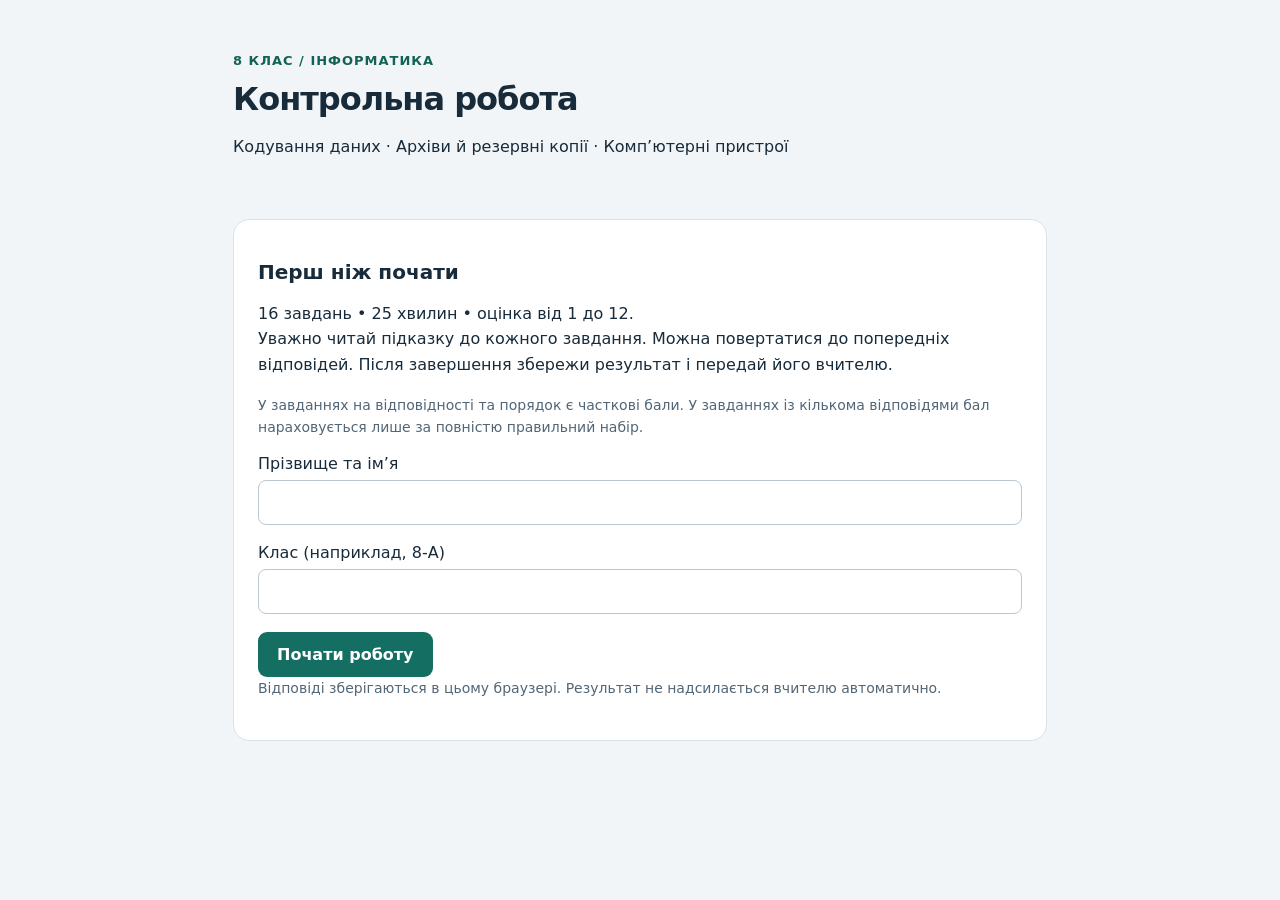
==== index.html @ 0050db15 "Add files via upload" ====
<!doctype html><html lang="uk"><meta charset="utf-8"><meta name="viewport" content="width=device-width, initial-scale=1"><title>Інформатика · Контрольна робота · 8 клас</title>
<style>
:root{font-family:system-ui,sans-serif;color:#182b3a;background:#f2f5f8}*{box-sizing:border-box}body{margin:0}main{max-width:850px;margin:auto;padding:28px 18px 70px}header{padding:25px 0}h1{font-size:32px;letter-spacing:-1px;margin:12px 0}h2{font-size:20px}p{line-height:1.6}.tag{color:#126356;font-weight:700;font-size:13px;letter-spacing:1px}.card,fieldset{background:white;border:1px solid #dbe3e9;border-radius:16px;padding:24px;margin:18px 0;min-width:0}fieldset legend{float:left;width:100%;font-weight:700;font-size:18px;margin-bottom:15px;line-height:1.5}fieldset legend+*{clear:both}.hint{color:#526676;font-size:14px;margin:0 0 16px}label.option{display:flex;align-items:center;gap:12px;padding:13px;background:#f5f7fa;border:1px solid transparent;border-radius:9px;margin:8px 0;cursor:pointer}label.option:has(input:checked){border-color:#128074;background:#eaf7f3}input,select,button{font:inherit}input[type=text],input[type=number],select{padding:12px;border:1px solid #b9c7d1;border-radius:8px;max-width:100%;background:white}input[type=text]{width:100%;margin:7px 0 18px}input[type=checkbox],input[type=radio]{width:20px;height:20px;accent-color:#147568;flex-shrink:0}button{border:0;border-radius:9px;padding:13px 19px;background:#146f62;color:white;font-weight:650;cursor:pointer}button:hover{filter:brightness(.94)}button:disabled{opacity:.4;cursor:default}.secondary{background:#e6edf2;color:#243d4d}.bar{position:sticky;top:0;z-index:5;background:#182e3e;color:white;padding:15px 20px;border-radius:12px;display:flex;justify-content:space-between;align-items:center;gap:12px}.row{display:flex;align-items:center;gap:12px;margin:12px 0;flex-wrap:wrap}.row>span{flex:1;min-width:170px}.row select{flex:1;min-width:160px}.order{list-style:none;padding:0}.order li{display:flex;align-items:center;gap:8px;background:#f4f7f9;border-radius:9px;margin:8px 0;padding:10px}.order span{flex:1}.order button{padding:8px 13px}.score{font-size:60px;font-weight:800;color:#146f62}pre{white-space:pre-wrap;font:inherit;line-height:1.65}.hidden{display:none!important}progress{width:100%;height:8px;accent-color:#146f62}.warn{color:#b84025}button:focus-visible,input:focus-visible,select:focus-visible{outline:3px solid #eea832;outline-offset:3px}@media(max-width:550px){h1{font-size:26px}.card,fieldset{padding:18px}.bar{font-size:14px}.order button{padding:9px}.row>span{width:100%;flex-basis:100%}}@media print{button,.bar{display:none}body{background:white}.card{border:0}}
</style><main><header><div class="tag">8 КЛАС / ІНФОРМАТИКА</div><h1>Контрольна робота</h1><p>Кодування даних · Архіви й резервні копії · Комп’ютерні пристрої</p></header>
<section id="intro" class="card"><h2>Перш ніж почати</h2><p>16 завдань • 25 хвилин • оцінка від 1 до 12.<br>Уважно читай підказку до кожного завдання. Можна повертатися до попередніх відповідей. Після завершення збережи результат і передай його вчителю.</p><p class="hint">У завданнях на відповідності та порядок є часткові бали. У завданнях із кількома відповідями бал нараховується лише за повністю правильний набір.</p><form id="startForm"><label for="student">Прізвище та ім’я</label><input id="student" type="text" required maxlength="100" autocomplete="name"><label for="className">Клас (наприклад, 8-А)</label><input id="className" type="text" required maxlength="30"><button>Почати роботу</button></form><p class="hint">Відповіді зберігаються в цьому браузері. Результат не надсилається вчителю автоматично.</p></section>
<section id="work" class="hidden"><div class="bar"><span id="progressText"></span><strong id="timer" role="timer"></strong></div><progress id="progress" max="16" value="0"></progress><form id="quiz"></form><button id="finish">Завершити роботу</button><p id="error" role="alert" class="warn"></p></section>
<section id="result" class="card hidden"><div class="tag">РОБОТУ ЗАВЕРШЕНО</div><h2 id="resultName"></h2><div class="score" id="grade"></div><pre id="summary"></pre><div class="row"><button id="download">Завантажити результат (.txt)</button><button class="secondary" onclick="window.print()">Друк / PDF</button></div><p>Прикріпи файл результату до завдання в Classroom або покажи цю сторінку вчителю.</p><p class="hint">На спільному комп’ютері передай пристрій наступному учневі лише після збереження результату.</p><button id="reset" class="secondary">Наступний учень</button></section></main>
<script>
const QUESTIONS=[
{type:'single',q:'Що відбувається під час кодування повідомлення?',options:['Повідомлення обов’язково видаляють','Змінюють спосіб подання, зберігаючи зміст','Завжди змінюють зміст повідомлення','Вимикають комп’ютер'],answer:[1]},
{type:'single',q:'Для чого потрібна таблиця кодів символів?',options:['Щоб змінювати гучність','Щоб визначати розмір монітора','Щоб установити відповідність між символами та їхніми кодами','Щоб створювати резервні копії'],answer:[2]},
{type:'match',q:'Установи відповідності для графічних даних.',left:['Піксель','RGB','Векторне зображення'],options:['Червоний, зелений, синій','Зображення з геометричних об’єктів','Найменший елемент растрового зображення'],answer:[2,0,1]},
{type:'multi',q:'Які цифри використовує двійкова система числення?',options:['0','2','1','9'],answer:[0,2]},
{type:'number',q:'Скільки бітів містять 3 байти?',answer:24,unit:'бітів'},
{type:'number',q:'Текст містить 20 символів. Кожен символ закодовано 1 байтом. Скільки байтів займає текст без додаткових даних?',answer:20,unit:'байтів'},
{type:'multi',q:'Вибери розширення архівних файлів.',options:['.zip','.txt','.7z','.png'],answer:[0,2]},
{type:'single',q:'Що означає стиснення без втрат?',options:['Частина даних зникає назавжди','Після відновлення отримуємо всі початкові дані','Файл обов’язково стає зображенням','Файл можна відкрити лише один раз'],answer:[1]},
{type:'order',q:'Розташуй дії створення архіву в 7-Zip у правильному порядку. Програма вже відкрита в потрібній папці.',items:['Виділити потрібні файли','Натиснути «Додати»','Задати ім’я та формат архіву','Натиснути «ОК»'],answer:[0,1,2,3]},
{type:'multi',q:'Які дії допомагають зберегти дані при поломці основного диска?',options:['Мати резервну копію на іншому носії','Зберігати єдину копію на тому самому диску','Регулярно оновлювати резервні копії','Видалити всі копії'],answer:[0,2]},
{type:'order',q:'Упорядкуй одиниці обсягу даних від найменшої до найбільшої.',items:['Біт','Байт','Кілобайт','Мегабайт'],answer:[0,1,2,3]},
{type:'match',q:'Поєднай пристрій із його основним призначенням.',left:['Клавіатура','Монітор','SSD'],options:['Довготривале зберігання даних','Введення тексту','Виведення зображення'],answer:[1,2,0]},
{type:'multi',q:'Вибери пристрої введення даних.',options:['Сканер','Принтер','Мікрофон','Колонки'],answer:[0,2]},
{type:'multi',q:'Вибери пристрої виведення даних.',options:['Клавіатура','Принтер','Навушники','Миша'],answer:[1,2]},
{type:'single',q:'Який пристрій зручно використати для перенесення файлів між комп’ютерами без інтернету?',options:['Мікрофон','Вебкамера','USB-флешнакопичувач','Монітор'],answer:[2]},
{type:'match',q:'Поєднай вид комп’ютера з відповідним описом.',left:['Ноутбук','Планшет','Суперкомп’ютер'],options:['Виконує надскладні наукові обчислення','Портативний комп’ютер із вбудованою клавіатурою та екраном','Портативний комп’ютер із сенсорним екраном, зазвичай без вбудованої фізичної клавіатури'],answer:[1,2,0]}
];
const KEY='informatics-8-test-v1';let state=null,tick=null;const $=id=>document.getElementById(id);const hints={single:'Вибери одну відповідь.',multi:'Вибери дві правильні відповіді.',match:'Обери відповідність для кожного рядка.',order:'Кнопками ↑ і ↓ установи порядок зверху вниз.',number:'Впиши лише ціле число.'};
function save(){try{localStorage.setItem(KEY,JSON.stringify(state))}catch(e){$('error').textContent='Браузер не дозволяє зберегти відповіді. Не перезавантажуй сторінку.'}}
function shuffle(a){for(let i=a.length-1;i>0;i--){let j=Math.floor(Math.random()*(i+1));[a[i],a[j]]=[a[j],a[i]]}return a}
function esc(s){return String(s).replace(/[&<>"']/g,c=>({'&':'&amp;','<':'&lt;','>':'&gt;','"':'&quot;',"'":'&#39;'}[c]))}
function answered(q,a,i){return q.type==='order'?!!state.touched[i]:q.type==='match'?a.every(v=>v!==null):q.type==='number'?a!=='':a.length>0}
function update(){let n=QUESTIONS.filter((q,i)=>answered(q,state.answers[i],i)).length;$('progressText').textContent=`Виконано ${n} із 16`;$('progress').value=n}
function render(){ $('intro').classList.add('hidden');$('work').classList.remove('hidden');$('quiz').innerHTML='';QUESTIONS.forEach((q,i)=>{let f=document.createElement('fieldset');f.id='q'+i;f.innerHTML=`<legend>${i+1}. ${esc(q.q)}</legend><p class="hint">${hints[q.type]}</p>`;let a=state.answers[i];if(q.type==='single'||q.type==='multi'){state.options[i].forEach(j=>{let l=document.createElement('label');l.className='option';let inp=document.createElement('input');inp.type=q.type==='multi'?'checkbox':'radio';inp.name='q'+i;inp.checked=a.includes(j);inp.onchange=()=>{state.answers[i]=q.type==='single'?[j]:Array.from(f.querySelectorAll('input:checked')).map(e=>+e.value);save();update()};inp.value=j;l.append(inp,document.createTextNode(q.options[j]));f.append(l)})}else if(q.type==='number'){let inp=document.createElement('input');inp.type='number';inp.min=0;inp.step=1;inp.value=a;inp.setAttribute('aria-label','Відповідь на завдання '+(i+1));inp.oninput=()=>{state.answers[i]=inp.value;save();update()};f.append(inp,document.createTextNode(' '+q.unit))}else if(q.type==='match'){q.left.forEach((s,j)=>{let row=document.createElement('label');row.className='row';row.innerHTML=`<span>${esc(s)}</span>`;let sel=document.createElement('select');sel.innerHTML='<option value="">Обери…</option>'+state.options[i].map(k=>`<option value="${k}">${esc(q.options[k])}</option>`).join('');sel.value=a[j]===null?'':a[j];sel.onchange=()=>{state.answers[i][j]=sel.value===''?null:+sel.value;save();update()};row.append(sel);f.append(row)})}else{let ul=document.createElement('ol');ul.className='order';a.forEach((k,j)=>{let li=document.createElement('li');li.innerHTML=`<span>${j+1}. ${esc(q.items[k])}</span>`;[-1,1].forEach(d=>{let b=document.createElement('button');b.type='button';b.className='secondary';b.textContent=d<0?'↑':'↓';b.setAttribute('aria-label',(d<0?'Вгору: ':'Вниз: ')+q.items[k]);b.disabled=j+d<0||j+d>=a.length;b.onclick=()=>{[a[j],a[j+d]]=[a[j+d],a[j]];state.touched[i]=true;save();let y=scrollY;render();scrollTo(0,y);$('q'+i).querySelectorAll('.order li')[j+d].querySelectorAll('button')[d<0?0:1].focus({preventScroll:true})};li.append(b)});ul.append(li)});f.append(ul);let l=document.createElement('label');l.className='option';let c=document.createElement('input');c.type='checkbox';c.checked=!!state.touched[i];c.onchange=()=>{state.touched[i]=c.checked;save();update()};l.append(c,document.createTextNode('Порядок перевірено'));f.append(l)}$('quiz').append(f)});update();clock()}
function score(q,a){if(q.type==='number')return a!==''&&Number(a)===q.answer?1:0;if(q.type==='match'||q.type==='order')return a.filter((v,j)=>v===q.answer[j]).length/q.answer.length;return a.length===q.answer.length&&a.every(v=>q.answer.includes(v))?1:0}
function clock(){if(!state||state.done)return;let seconds=Math.max(0,Math.ceil((state.deadline-Date.now())/1000));$('timer').textContent=`${Math.floor(seconds/60)}:${String(seconds%60).padStart(2,'0')}`;if(seconds===0)finish(true)}
function finish(auto=false){if(state.done)return;state.done=true;state.ended=new Date().toISOString();state.auto=auto;save();clearInterval(tick);showResult()}
function report(){let points=QUESTIONS.map((q,i)=>score(q,state.answers[i]));let sum=points.reduce((a,b)=>a+b,0),grade=Math.max(1,Math.round(sum/16*12));let details=QUESTIONS.map((q,i)=>{let a=state.answers[i],txt=q.type==='number'?(a||'—'):q.type==='match'?q.left.map((s,j)=>s+': '+(a[j]===null?'—':q.options[a[j]])).join('; '):q.type==='order'?a.map(k=>q.items[k]).join(' → '):a.map(k=>q.options[k]).join('; ')||'—';return `${i+1}. ${q.q}\nВідповідь: ${txt}\nБал: ${points[i].toFixed(2)} / 1`}).join('\n\n');return {grade,text:`Контрольна робота з інформатики • 8 клас\nУчень: ${state.name}\nКлас: ${state.className}\nЗавершено: ${new Date(state.ended).toLocaleString('uk-UA')}\nБалів: ${sum.toFixed(2)} / 16\nОцінка: ${grade} / 12\n${state.auto?'Час вичерпано. Роботу завершено автоматично.':'Роботу завершив учень.'}\n\n${details}`}}
function showResult(){ $('intro').classList.add('hidden');$('work').classList.add('hidden');$('result').classList.remove('hidden');let r=report();$('resultName').textContent=state.name+' · '+state.className;$('grade').textContent=r.grade+' / 12';$('summary').textContent=r.text.split('\n\n')[0]}
$('startForm').onsubmit=e=>{e.preventDefault();let name=$('student').value.trim(),cl=$('className').value.trim();if(!name||!cl)return;state={name,className:cl,deadline:Date.now()+25*60*1000,done:false,touched:{},options:QUESTIONS.map(q=>q.options?shuffle(q.options.map((_,i)=>i)):[]),answers:QUESTIONS.map(q=>q.type==='number'?'':q.type==='match'?q.left.map(()=>null):q.type==='order'?shuffle(q.items.map((_,i)=>i)):[])};save();render();tick=setInterval(clock,1000)};
$('finish').onclick=()=>{let n=QUESTIONS.filter((q,i)=>!answered(q,state.answers[i],i)).length;if(confirm(n?`Не виконано завдань: ${n}. Усе одно завершити?`:'Завершити роботу й отримати оцінку?')){finish();scrollTo(0,0)}};
$('download').onclick=()=>{let blob=new Blob(['\ufeff'+report().text],{type:'text/plain;charset=utf-8'}),u=URL.createObjectURL(blob),a=document.createElement('a');a.href=u;a.download='informatyka-result.txt';a.click();setTimeout(()=>URL.revokeObjectURL(u),1000)};
$('reset').onclick=()=>{if(confirm('Результат збережено? Очистити цю спробу для наступного учня?')){try{localStorage.removeItem(KEY)}catch(e){}location.reload()}};
try{state=JSON.parse(localStorage.getItem(KEY));if(state){if(state.done)showResult();else{render();tick=setInterval(clock,1000)}}}catch(e){state=null}
</script></html>
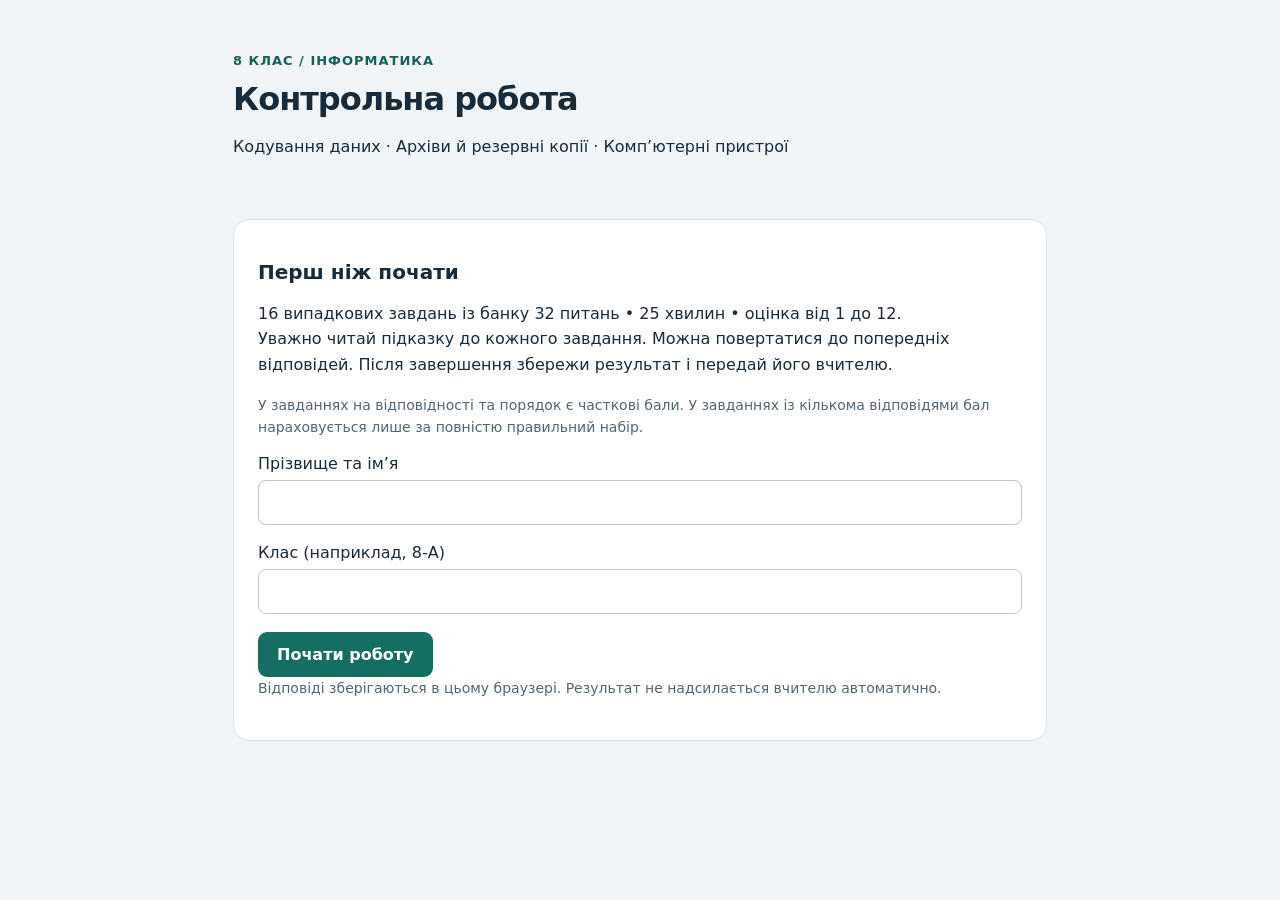
==== commit d24437e9: "Add files via upload" ====
--- a/index.html
+++ b/index.html
@@ -2,11 +2,11 @@
 <style>
 :root{font-family:system-ui,sans-serif;color:#182b3a;background:#f2f5f8}*{box-sizing:border-box}body{margin:0}main{max-width:850px;margin:auto;padding:28px 18px 70px}header{padding:25px 0}h1{font-size:32px;letter-spacing:-1px;margin:12px 0}h2{font-size:20px}p{line-height:1.6}.tag{color:#126356;font-weight:700;font-size:13px;letter-spacing:1px}.card,fieldset{background:white;border:1px solid #dbe3e9;border-radius:16px;padding:24px;margin:18px 0;min-width:0}fieldset legend{float:left;width:100%;font-weight:700;font-size:18px;margin-bottom:15px;line-height:1.5}fieldset legend+*{clear:both}.hint{color:#526676;font-size:14px;margin:0 0 16px}label.option{display:flex;align-items:center;gap:12px;padding:13px;background:#f5f7fa;border:1px solid transparent;border-radius:9px;margin:8px 0;cursor:pointer}label.option:has(input:checked){border-color:#128074;background:#eaf7f3}input,select,button{font:inherit}input[type=text],input[type=number],select{padding:12px;border:1px solid #b9c7d1;border-radius:8px;max-width:100%;background:white}input[type=text]{width:100%;margin:7px 0 18px}input[type=checkbox],input[type=radio]{width:20px;height:20px;accent-color:#147568;flex-shrink:0}button{border:0;border-radius:9px;padding:13px 19px;background:#146f62;color:white;font-weight:650;cursor:pointer}button:hover{filter:brightness(.94)}button:disabled{opacity:.4;cursor:default}.secondary{background:#e6edf2;color:#243d4d}.bar{position:sticky;top:0;z-index:5;background:#182e3e;color:white;padding:15px 20px;border-radius:12px;display:flex;justify-content:space-between;align-items:center;gap:12px}.row{display:flex;align-items:center;gap:12px;margin:12px 0;flex-wrap:wrap}.row>span{flex:1;min-width:170px}.row select{flex:1;min-width:160px}.order{list-style:none;padding:0}.order li{display:flex;align-items:center;gap:8px;background:#f4f7f9;border-radius:9px;margin:8px 0;padding:10px}.order span{flex:1}.order button{padding:8px 13px}.score{font-size:60px;font-weight:800;color:#146f62}pre{white-space:pre-wrap;font:inherit;line-height:1.65}.hidden{display:none!important}progress{width:100%;height:8px;accent-color:#146f62}.warn{color:#b84025}button:focus-visible,input:focus-visible,select:focus-visible{outline:3px solid #eea832;outline-offset:3px}@media(max-width:550px){h1{font-size:26px}.card,fieldset{padding:18px}.bar{font-size:14px}.order button{padding:9px}.row>span{width:100%;flex-basis:100%}}@media print{button,.bar{display:none}body{background:white}.card{border:0}}
 </style><main><header><div class="tag">8 КЛАС / ІНФОРМАТИКА</div><h1>Контрольна робота</h1><p>Кодування даних · Архіви й резервні копії · Комп’ютерні пристрої</p></header>
-<section id="intro" class="card"><h2>Перш ніж почати</h2><p>16 завдань • 25 хвилин • оцінка від 1 до 12.<br>Уважно читай підказку до кожного завдання. Можна повертатися до попередніх відповідей. Після завершення збережи результат і передай його вчителю.</p><p class="hint">У завданнях на відповідності та порядок є часткові бали. У завданнях із кількома відповідями бал нараховується лише за повністю правильний набір.</p><form id="startForm"><label for="student">Прізвище та ім’я</label><input id="student" type="text" required maxlength="100" autocomplete="name"><label for="className">Клас (наприклад, 8-А)</label><input id="className" type="text" required maxlength="30"><button>Почати роботу</button></form><p class="hint">Відповіді зберігаються в цьому браузері. Результат не надсилається вчителю автоматично.</p></section>
+<section id="intro" class="card"><h2>Перш ніж почати</h2><p>16 випадкових завдань із банку 32 питань • 25 хвилин • оцінка від 1 до 12.<br>Уважно читай підказку до кожного завдання. Можна повертатися до попередніх відповідей. Після завершення збережи результат і передай його вчителю.</p><p class="hint">У завданнях на відповідності та порядок є часткові бали. У завданнях із кількома відповідями бал нараховується лише за повністю правильний набір.</p><form id="startForm"><label for="student">Прізвище та ім’я</label><input id="student" type="text" required maxlength="100" autocomplete="name"><label for="className">Клас (наприклад, 8-А)</label><input id="className" type="text" required maxlength="30"><button>Почати роботу</button></form><p class="hint">Відповіді зберігаються в цьому браузері. Результат не надсилається вчителю автоматично.</p></section>
 <section id="work" class="hidden"><div class="bar"><span id="progressText"></span><strong id="timer" role="timer"></strong></div><progress id="progress" max="16" value="0"></progress><form id="quiz"></form><button id="finish">Завершити роботу</button><p id="error" role="alert" class="warn"></p></section>
-<section id="result" class="card hidden"><div class="tag">РОБОТУ ЗАВЕРШЕНО</div><h2 id="resultName"></h2><div class="score" id="grade"></div><pre id="summary"></pre><div class="row"><button id="download">Завантажити результат (.txt)</button><button class="secondary" onclick="window.print()">Друк / PDF</button></div><p>Прикріпи файл результату до завдання в Classroom або покажи цю сторінку вчителю.</p><p class="hint">На спільному комп’ютері передай пристрій наступному учневі лише після збереження результату.</p><button id="reset" class="secondary">Наступний учень</button></section></main>
+<section id="result" class="card hidden"><div class="tag">РОБОТУ ЗАВЕРШЕНО</div><h2 id="resultName"></h2><div class="score" id="grade"></div><pre id="summary"></pre><div class="row"><button id="download">Завантажити результат (.txt)</button><button class="secondary" onclick="window.print()">Друк / PDF</button></div><p>Прикріпи файл результату до завдання в Classroom або покажи цю сторінку вчителю.</p><button id="reset" class="secondary">Нова спроба</button></section></main>
 <script>
-const QUESTIONS=[
+const BASE=[
 {type:'single',q:'Що відбувається під час кодування повідомлення?',options:['Повідомлення обов’язково видаляють','Змінюють спосіб подання, зберігаючи зміст','Завжди змінюють зміст повідомлення','Вимикають комп’ютер'],answer:[1]},
 {type:'single',q:'Для чого потрібна таблиця кодів символів?',options:['Щоб змінювати гучність','Щоб визначати розмір монітора','Щоб установити відповідність між символами та їхніми кодами','Щоб створювати резервні копії'],answer:[2]},
 {type:'match',q:'Установи відповідності для графічних даних.',left:['Піксель','RGB','Векторне зображення'],options:['Червоний, зелений, синій','Зображення з геометричних об’єктів','Найменший елемент растрового зображення'],answer:[2,0,1]},
@@ -24,7 +24,27 @@
 {type:'single',q:'Який пристрій зручно використати для перенесення файлів між комп’ютерами без інтернету?',options:['Мікрофон','Вебкамера','USB-флешнакопичувач','Монітор'],answer:[2]},
 {type:'match',q:'Поєднай вид комп’ютера з відповідним описом.',left:['Ноутбук','Планшет','Суперкомп’ютер'],options:['Виконує надскладні наукові обчислення','Портативний комп’ютер із вбудованою клавіатурою та екраном','Портативний комп’ютер із сенсорним екраном, зазвичай без вбудованої фізичної клавіатури'],answer:[1,2,0]}
 ];
-const KEY='informatics-8-test-v1';let state=null,tick=null;const $=id=>document.getElementById(id);const hints={single:'Вибери одну відповідь.',multi:'Вибери дві правильні відповіді.',match:'Обери відповідність для кожного рядка.',order:'Кнопками ↑ і ↓ установи порядок зверху вниз.',number:'Впиши лише ціле число.'};
+
+const ALTERNATIVES=[
+{type:'single',q:'Що таке декодування повідомлення?',options:['Створення архіву','Відновлення повідомлення з його закодованого подання','Видалення повідомлення','Друкування будь-якого тексту'],answer:[1]},
+{type:'single',q:'Що з наведеного є системою кодування символів?',options:['Unicode','Принтер','SSD','Мікрофон'],answer:[0]},
+{type:'match',q:'Поєднай поняття з описом.',left:['Растрове зображення','Колірна модель RGB','Векторна графіка'],options:['Використовує червоний, зелений та синій кольори','Складається із сітки пікселів','Описує зображення за допомогою геометричних об’єктів'],answer:[1,0,2]},
+{type:'multi',q:'Які записи складаються лише з двійкових цифр?',options:['1010','1201','0011','1020'],answer:[0,2]},
+{type:'number',q:'Скільки бітів містять 2 байти?',answer:16,unit:'бітів'},
+{type:'number',q:'Повідомлення має 30 символів, кожен закодовано 2 байтами. Скільки байтів займає повідомлення без додаткових даних?',answer:60,unit:'байтів'},
+{type:'multi',q:'Вибери назви програм-архіваторів.',options:['7-Zip','Paint','WinRAR','Блокнот'],answer:[0,2]},
+{type:'single',q:'Що означає розархівування?',options:['Видобування файлів з архіву','Зміна яскравості екрана','Видалення всіх файлів','Заміна монітора'],answer:[0]},
+{type:'order',q:'Упорядкуй дії для видобування файлів із ZIP-архіву засобами Windows.',items:['Знайти потрібний ZIP-архів','Натиснути на ньому правою кнопкою миші','Вибрати «Видобути все»','Указати папку призначення та підтвердити видобування'],answer:[0,1,2,3]},
+{type:'multi',q:'У яких ситуаціях може знадобитися резервна копія?',options:['Випадково видалили важливий файл','Зламався диск із документами','Змінили колір робочого столу','Зменшили гучність колонок'],answer:[0,1]},
+{type:'order',q:'Розташуй одиниці обсягу даних від найбільшої до найменшої.',items:['Гігабайт','Мегабайт','Кілобайт','Байт'],answer:[0,1,2,3]},
+{type:'match',q:'Поєднай пристрій із призначенням.',left:['Мікрофон','Принтер','USB-флешнакопичувач'],options:['Друкування на папері','Зберігання та перенесення файлів','Введення звуку'],answer:[2,0,1]},
+{type:'multi',q:'Які пристрої вводять дані в комп’ютер?',options:['Вебкамера','Колонки','Клавіатура','Принтер'],answer:[0,2]},
+{type:'multi',q:'За допомогою яких пристроїв комп’ютер виводить зображення?',options:['Монітор','Сканер','Проєктор','Мікрофон'],answer:[0,2]},
+{type:'single',q:'Який пристрій призначений для довготривалого зберігання даних?',options:['Миша','Клавіатура','SSD','Навушники'],answer:[2]},
+{type:'match',q:'Поєднай комп’ютер із типовим застосуванням.',left:['Стаціонарний ПК','Ноутбук','Суперкомп’ютер'],options:['Складні наукові розрахунки','Робота за постійним робочим місцем з окремим монітором','Навчання в дорозі завдяки вбудованому екрану, клавіатурі та акумулятору'],answer:[1,2,0]}
+];
+const BANK=BASE.concat(ALTERNATIVES);let QUESTIONS=BASE;
+const KEY='informatics-8-test-v2';let state=null,tick=null;const $=id=>document.getElementById(id);const hints={single:'Вибери одну відповідь.',multi:'Вибери дві правильні відповіді.',match:'Обери відповідність для кожного рядка.',order:'Кнопками ↑ і ↓ установи порядок зверху вниз.',number:'Впиши лише ціле число.'};
 function save(){try{localStorage.setItem(KEY,JSON.stringify(state))}catch(e){$('error').textContent='Браузер не дозволяє зберегти відповіді. Не перезавантажуй сторінку.'}}
 function shuffle(a){for(let i=a.length-1;i>0;i--){let j=Math.floor(Math.random()*(i+1));[a[i],a[j]]=[a[j],a[i]]}return a}
 function esc(s){return String(s).replace(/[&<>"']/g,c=>({'&':'&amp;','<':'&lt;','>':'&gt;','"':'&quot;',"'":'&#39;'}[c]))}
@@ -34,11 +54,11 @@
 function score(q,a){if(q.type==='number')return a!==''&&Number(a)===q.answer?1:0;if(q.type==='match'||q.type==='order')return a.filter((v,j)=>v===q.answer[j]).length/q.answer.length;return a.length===q.answer.length&&a.every(v=>q.answer.includes(v))?1:0}
 function clock(){if(!state||state.done)return;let seconds=Math.max(0,Math.ceil((state.deadline-Date.now())/1000));$('timer').textContent=`${Math.floor(seconds/60)}:${String(seconds%60).padStart(2,'0')}`;if(seconds===0)finish(true)}
 function finish(auto=false){if(state.done)return;state.done=true;state.ended=new Date().toISOString();state.auto=auto;save();clearInterval(tick);showResult()}
-function report(){let points=QUESTIONS.map((q,i)=>score(q,state.answers[i]));let sum=points.reduce((a,b)=>a+b,0),grade=Math.max(1,Math.round(sum/16*12));let details=QUESTIONS.map((q,i)=>{let a=state.answers[i],txt=q.type==='number'?(a||'—'):q.type==='match'?q.left.map((s,j)=>s+': '+(a[j]===null?'—':q.options[a[j]])).join('; '):q.type==='order'?a.map(k=>q.items[k]).join(' → '):a.map(k=>q.options[k]).join('; ')||'—';return `${i+1}. ${q.q}\nВідповідь: ${txt}\nБал: ${points[i].toFixed(2)} / 1`}).join('\n\n');return {grade,text:`Контрольна робота з інформатики • 8 клас\nУчень: ${state.name}\nКлас: ${state.className}\nЗавершено: ${new Date(state.ended).toLocaleString('uk-UA')}\nБалів: ${sum.toFixed(2)} / 16\nОцінка: ${grade} / 12\n${state.auto?'Час вичерпано. Роботу завершено автоматично.':'Роботу завершив учень.'}\n\n${details}`}}
+function report(){let points=QUESTIONS.map((q,i)=>(q.type==='order'&&!state.touched[i]?0:score(q,state.answers[i])));let sum=points.reduce((a,b)=>a+b,0),grade=Math.max(1,Math.round(sum/16*12));let details=QUESTIONS.map((q,i)=>{let a=state.answers[i],txt=q.type==='number'?(a||'—'):q.type==='match'?q.left.map((s,j)=>s+': '+(a[j]===null?'—':q.options[a[j]])).join('; '):q.type==='order'?a.map(k=>q.items[k]).join(' → '):a.map(k=>q.options[k]).join('; ')||'—';return `${i+1}. ${q.q}\nВідповідь: ${txt}\nБал: ${points[i].toFixed(2)} / 1`}).join('\n\n');return {grade,text:`Контрольна робота з інформатики • 8 клас\nУчень: ${state.name}\nКлас: ${state.className}\nВаріант: ${state.ids.map(i=>i+1).join('-')}\nЗавершено: ${new Date(state.ended).toLocaleString('uk-UA')}\nБалів: ${sum.toFixed(2)} / 16\nОцінка: ${grade} / 12\n${state.auto?'Час вичерпано. Роботу завершено автоматично.':'Роботу завершив учень.'}\n\n${details}`}}
 function showResult(){ $('intro').classList.add('hidden');$('work').classList.add('hidden');$('result').classList.remove('hidden');let r=report();$('resultName').textContent=state.name+' · '+state.className;$('grade').textContent=r.grade+' / 12';$('summary').textContent=r.text.split('\n\n')[0]}
-$('startForm').onsubmit=e=>{e.preventDefault();let name=$('student').value.trim(),cl=$('className').value.trim();if(!name||!cl)return;state={name,className:cl,deadline:Date.now()+25*60*1000,done:false,touched:{},options:QUESTIONS.map(q=>q.options?shuffle(q.options.map((_,i)=>i)):[]),answers:QUESTIONS.map(q=>q.type==='number'?'':q.type==='match'?q.left.map(()=>null):q.type==='order'?shuffle(q.items.map((_,i)=>i)):[])};save();render();tick=setInterval(clock,1000)};
+$('startForm').onsubmit=e=>{e.preventDefault();let name=$('student').value.trim(),cl=$('className').value.trim();if(!name||!cl)return;QUESTIONS=shuffle(BASE.map((_,i)=>BANK[i+(Math.random()<0.5?0:16)]));state={ids:QUESTIONS.map(q=>BANK.indexOf(q)),name,className:cl,deadline:Date.now()+25*60*1000,done:false,touched:{},options:QUESTIONS.map(q=>q.options?shuffle(q.options.map((_,i)=>i)):[]),answers:QUESTIONS.map(q=>q.type==='number'?'':q.type==='match'?q.left.map(()=>null):q.type==='order'?shuffle(q.items.map((_,i)=>i)):[])};save();render();tick=setInterval(clock,1000)};
 $('finish').onclick=()=>{let n=QUESTIONS.filter((q,i)=>!answered(q,state.answers[i],i)).length;if(confirm(n?`Не виконано завдань: ${n}. Усе одно завершити?`:'Завершити роботу й отримати оцінку?')){finish();scrollTo(0,0)}};
-$('download').onclick=()=>{let blob=new Blob(['\ufeff'+report().text],{type:'text/plain;charset=utf-8'}),u=URL.createObjectURL(blob),a=document.createElement('a');a.href=u;a.download='informatyka-result.txt';a.click();setTimeout(()=>URL.revokeObjectURL(u),1000)};
-$('reset').onclick=()=>{if(confirm('Результат збережено? Очистити цю спробу для наступного учня?')){try{localStorage.removeItem(KEY)}catch(e){}location.reload()}};
-try{state=JSON.parse(localStorage.getItem(KEY));if(state){if(state.done)showResult();else{render();tick=setInterval(clock,1000)}}}catch(e){state=null}
+$('download').onclick=()=>{let blob=new Blob(['\ufeff'+report().text],{type:'text/plain;charset=utf-8'}),u=URL.createObjectURL(blob),a=document.createElement('a');a.href=u;a.download='informatyka-'+state.name.replace(/[^\p{L}\p{N}_-]+/gu,'_')+'.txt';a.click();setTimeout(()=>URL.revokeObjectURL(u),1000)};
+$('reset').onclick=()=>{if(confirm('Результат збережено? Очистити поточну спробу та почати нову?')){try{localStorage.removeItem(KEY)}catch(e){}location.reload()}};
+try{state=JSON.parse(localStorage.getItem(KEY));if(state){QUESTIONS=state.ids.map(i=>BANK[i]);if(state.done)showResult();else{render();tick=setInterval(clock,1000)}}}catch(e){state=null}
 </script></html>
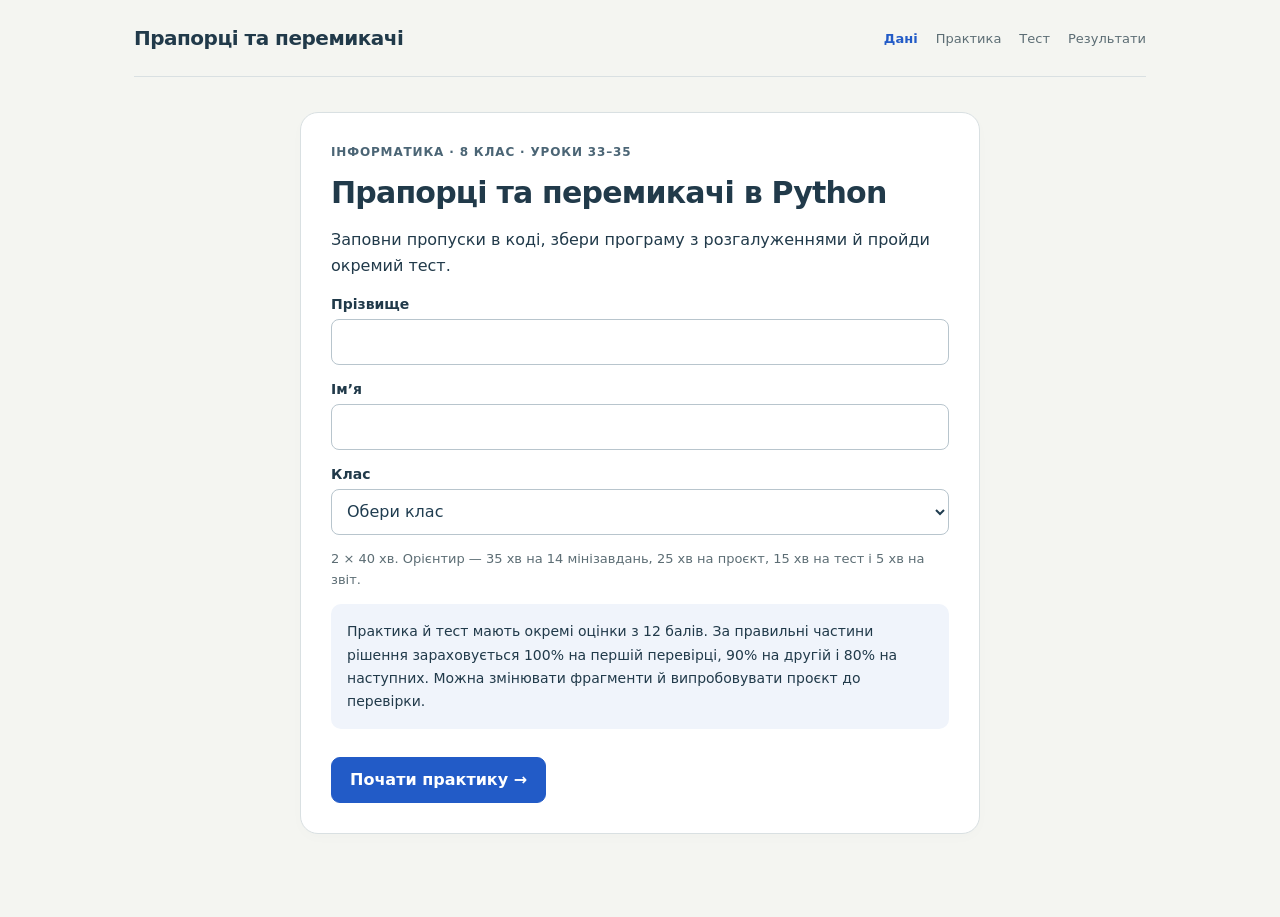
==== commit ff49c898: "Add files via upload" ====
--- a/index.html
+++ b/index.html
@@ -1,64 +1,731 @@
-<!doctype html><html lang="uk"><meta charset="utf-8"><meta name="viewport" content="width=device-width, initial-scale=1"><title>Інформатика · Контрольна робота · 8 клас</title>
+<!doctype html>
+<html lang="uk">
+<head>
+<meta charset="utf-8">
+<meta name="viewport" content="width=device-width, initial-scale=1">
+<meta name="theme-color" content="#f4f5f1">
+<title>Прапорці та перемикачі · Тренажер 8 класу</title>
 <style>
-:root{font-family:system-ui,sans-serif;color:#182b3a;background:#f2f5f8}*{box-sizing:border-box}body{margin:0}main{max-width:850px;margin:auto;padding:28px 18px 70px}header{padding:25px 0}h1{font-size:32px;letter-spacing:-1px;margin:12px 0}h2{font-size:20px}p{line-height:1.6}.tag{color:#126356;font-weight:700;font-size:13px;letter-spacing:1px}.card,fieldset{background:white;border:1px solid #dbe3e9;border-radius:16px;padding:24px;margin:18px 0;min-width:0}fieldset legend{float:left;width:100%;font-weight:700;font-size:18px;margin-bottom:15px;line-height:1.5}fieldset legend+*{clear:both}.hint{color:#526676;font-size:14px;margin:0 0 16px}label.option{display:flex;align-items:center;gap:12px;padding:13px;background:#f5f7fa;border:1px solid transparent;border-radius:9px;margin:8px 0;cursor:pointer}label.option:has(input:checked){border-color:#128074;background:#eaf7f3}input,select,button{font:inherit}input[type=text],input[type=number],select{padding:12px;border:1px solid #b9c7d1;border-radius:8px;max-width:100%;background:white}input[type=text]{width:100%;margin:7px 0 18px}input[type=checkbox],input[type=radio]{width:20px;height:20px;accent-color:#147568;flex-shrink:0}button{border:0;border-radius:9px;padding:13px 19px;background:#146f62;color:white;font-weight:650;cursor:pointer}button:hover{filter:brightness(.94)}button:disabled{opacity:.4;cursor:default}.secondary{background:#e6edf2;color:#243d4d}.bar{position:sticky;top:0;z-index:5;background:#182e3e;color:white;padding:15px 20px;border-radius:12px;display:flex;justify-content:space-between;align-items:center;gap:12px}.row{display:flex;align-items:center;gap:12px;margin:12px 0;flex-wrap:wrap}.row>span{flex:1;min-width:170px}.row select{flex:1;min-width:160px}.order{list-style:none;padding:0}.order li{display:flex;align-items:center;gap:8px;background:#f4f7f9;border-radius:9px;margin:8px 0;padding:10px}.order span{flex:1}.order button{padding:8px 13px}.score{font-size:60px;font-weight:800;color:#146f62}pre{white-space:pre-wrap;font:inherit;line-height:1.65}.hidden{display:none!important}progress{width:100%;height:8px;accent-color:#146f62}.warn{color:#b84025}button:focus-visible,input:focus-visible,select:focus-visible{outline:3px solid #eea832;outline-offset:3px}@media(max-width:550px){h1{font-size:26px}.card,fieldset{padding:18px}.bar{font-size:14px}.order button{padding:9px}.row>span{width:100%;flex-basis:100%}}@media print{button,.bar{display:none}body{background:white}.card{border:0}}
-</style><main><header><div class="tag">8 КЛАС / ІНФОРМАТИКА</div><h1>Контрольна робота</h1><p>Кодування даних · Архіви й резервні копії · Комп’ютерні пристрої</p></header>
-<section id="intro" class="card"><h2>Перш ніж почати</h2><p>16 випадкових завдань із банку 32 питань • 25 хвилин • оцінка від 1 до 12.<br>Уважно читай підказку до кожного завдання. Можна повертатися до попередніх відповідей. Після завершення збережи результат і передай його вчителю.</p><p class="hint">У завданнях на відповідності та порядок є часткові бали. У завданнях із кількома відповідями бал нараховується лише за повністю правильний набір.</p><form id="startForm"><label for="student">Прізвище та ім’я</label><input id="student" type="text" required maxlength="100" autocomplete="name"><label for="className">Клас (наприклад, 8-А)</label><input id="className" type="text" required maxlength="30"><button>Почати роботу</button></form><p class="hint">Відповіді зберігаються в цьому браузері. Результат не надсилається вчителю автоматично.</p></section>
-<section id="work" class="hidden"><div class="bar"><span id="progressText"></span><strong id="timer" role="timer"></strong></div><progress id="progress" max="16" value="0"></progress><form id="quiz"></form><button id="finish">Завершити роботу</button><p id="error" role="alert" class="warn"></p></section>
-<section id="result" class="card hidden"><div class="tag">РОБОТУ ЗАВЕРШЕНО</div><h2 id="resultName"></h2><div class="score" id="grade"></div><pre id="summary"></pre><div class="row"><button id="download">Завантажити результат (.txt)</button><button class="secondary" onclick="window.print()">Друк / PDF</button></div><p>Прикріпи файл результату до завдання в Classroom або покажи цю сторінку вчителю.</p><button id="reset" class="secondary">Нова спроба</button></section></main>
+
+:root{font-family:'Segoe UI',system-ui,sans-serif;color:#213a4a;background:#f4f5f1;--blue:#225bc7;--line:#d9e0e2;--muted:#5c6d74}
+*{box-sizing:border-box}
+body{margin:0}
+main{max-width:1060px;margin:auto;padding:0 24px 48px}
+header{display:flex;align-items:center;justify-content:space-between;gap:20px;padding:26px 0;border-bottom:1px solid var(--line);margin-bottom:28px}
+.brand{font-weight:750;font-size:20px;letter-spacing:-.5px}
+header ol{display:flex;list-style:none;gap:18px;padding:0;margin:0;font-size:13px;color:var(--muted)}
+.panel{background:#fff;border:1px solid var(--line);border-radius:18px;padding:30px;margin-bottom:22px;box-shadow:0 4px 14px #19374904}
+.narrow{max-width:680px;margin:35px auto}
+h1{font-size:30px;line-height:1.2;letter-spacing:-.8px;margin:0 0 16px}
+h2{font-size:16px;margin:0 0 12px;font-weight:650}
+p{line-height:1.65}
+button,input,select{font:inherit}
+button{min-height:46px;padding:11px 18px;border-radius:9px;border:1px solid #b9c8ce;background:#fff;color:#233e50;font-weight:650;cursor:pointer}
+button:hover{background:#eef3fb}
+button:disabled{opacity:.48;cursor:default}
+button.primary{background:var(--blue);border-color:var(--blue);color:#fff}
+button.primary:hover{background:#174ba8}
+label{display:block;margin:16px 0 7px;font-size:14px;font-weight:650}
+input,select{width:100%;min-height:46px;padding:11px;border:1px solid #b8c5cd;border-radius:8px;color:#203d50;background:#fff}
+button:focus-visible,input:focus,select:focus{outline:3px solid #edc15d;outline-offset:2px}
+.small{font-size:13px;color:var(--muted)}
+.policy{font-size:14px;background:#f0f4fb;border-radius:10px;padding:16px}
+.narrow .primary{margin-top:14px}
+.progress-line{display:flex;align-items:center;font-size:14px;margin-bottom:15px}
+progress{width:100%;height:7px;accent-color:var(--blue)}
+#taskNav{display:flex;gap:6px;flex-wrap:wrap;margin-bottom:20px}
+#taskNav button{padding:0;border-radius:50%}
+.instruction{max-width:840px;font-size:16px}
+.feedback{font-size:14px}
+.feedback.good{color:#256649}
+.actions{display:flex;gap:12px;border-top:1px solid #e2e6e8;padding-top:20px}
+.warning{padding:15px 18px;border:1px solid #dfc17b;background:#fff6de;border-radius:10px;line-height:1.6;font-size:14px;margin-bottom:18px}
+.scores{display:grid;grid-template-columns:1fr 1fr;gap:20px;margin:25px 0}
+.score-card{background:#f0f4fa;padding:22px;border-radius:12px}
+.score{font-size:36px;font-weight:750;color:var(--blue)}
+.result-row{padding:15px 0;border-bottom:1px solid var(--line)}
+.result-row strong{display:block;font-size:14px;margin-bottom:5px}
+.result-row p{margin:4px 0;font-size:13px;color:#516675}
+[hidden]{display:none!important}
+@media(max-width:700px){
+  header{padding:19px 0;display:block;margin-bottom:20px}
+  .brand{font-size:18px}
+  header ol{margin-top:14px;gap:14px;font-size:12px}
+  .panel{border-radius:14px}
+  .narrow{margin:22px auto}
+  h1{font-size:25px}
+  .instruction{font-size:15px}
+  .progress-line{font-size:13px}
+  .scores{grid-template-columns:1fr}
+  .actions button{padding:11px}
+}
+
+:root{color-scheme:light}
+header ol{flex-wrap:wrap}
+header li[aria-current]{color:var(--blue);font-weight:750}
+.eyebrow{font-size:.75rem;font-weight:750;color:#4b6575;letter-spacing:.07em;margin:0 0 12px}
+h1:focus{outline:none}
+#taskNav button{width:44px;min-height:44px;font-size:14px}
+#taskNav button[aria-current]{background:#213e54;color:#fff;border-color:#213e54}
+#taskNav .done:not([aria-current]){background:#edf7f0;border-color:#6da88a;color:#215239}
+.progress-line{gap:12px}
+progress{flex:1;min-width:40px}
+#code{background:#f4f7fb;border:1px solid #d9e3ef;color:#19394e;font:14px/1.95 Consolas,'Courier New',monospace;white-space:pre-wrap;overflow-wrap:anywhere;margin:0;padding:16px}
+.blank,.option{font:inherit;text-align:left;white-space:pre-wrap;overflow-wrap:anywhere}
+.blank{vertical-align:baseline;max-width:100%;min-width:48px;min-height:44px;padding:5px 10px;margin:3px 1px;background:#eaf1ff;color:#17479a;border:1px dashed #3972bc}
+.blank.filled{border-style:solid;background:#fff}
+.blank.block{max-width:calc(100% - 8ch)}
+.blank:disabled{opacity:1;background:#f1f7f3;border-color:#9ebca9;color:#244a39}
+.instruction{margin-bottom:14px}
+.brief{padding:12px 16px;background:#f0f4fb;border-radius:10px;margin:0 0 20px}
+.brief p{margin:4px 0}
+.brief ul{padding-left:22px;line-height:1.6;margin:8px 0}
+.feedback{padding:10px 0 0}
+.feedback:empty{display:none}
+.feedback p{margin:7px 0 12px}
+.feedback ul{padding-left:22px;line-height:1.6}
+.needs-work{color:#794515}
+.actions{margin-top:16px;flex-wrap:wrap}
+dialog{max-height:calc(100dvh - 32px);width:min(620px,calc(100% - 28px));padding:20px;color:inherit;border:1px solid var(--line);border-radius:15px}
+dialog::backdrop{background:#132b44a0}
+.dialog-head{display:flex;align-items:center;justify-content:space-between;gap:12px;margin-bottom:12px}
+.dialog-head h2{margin:0}
+#choices{display:grid;gap:8px}
+.option{font-family:Consolas,'Courier New',monospace}
+.option.selected{border-color:var(--blue);background:#edf3ff}
+#sim{margin-top:20px;padding:16px;border:1px solid #d3dbe1;border-radius:12px;background:#f0f2f5}
+#simControls{display:flex;flex-wrap:wrap;gap:8px;margin:10px 0}
+#simControls button[aria-pressed=true]{background:#e3edff;border-color:#3972bc}
+#simAmount{max-width:220px}
+#simOutput{margin-bottom:0;overflow-wrap:anywhere}
+.question{margin:20px 0 0;padding:10px 0 14px;border:0;border-bottom:1px solid var(--line);min-inline-size:0}
+.question legend{font-weight:700;line-height:1.5;padding:0}
+.question .test-option{display:flex;align-items:center;gap:11px;min-height:44px;margin:5px 0;padding:4px 10px;border-radius:8px;background:#f5f7fb;cursor:pointer;font-size:15px}
+.test-option input{width:18px;min-height:18px;flex:none;accent-color:var(--blue)}
+details{margin-top:20px}
+summary{cursor:pointer;font-weight:650;padding:8px 0}
+@media(max-width:700px){
+  main{padding-inline:12px}
+  .panel,.test-panel{padding:16px}
+  #code{padding:10px;font-size:13px}
+  .actions button{flex:1 1 auto}
+}
+</style>
+</head>
+<body><main>
+<header>
+  <span class="brand">Прапорці та перемикачі</span>
+  <ol id="stages" aria-label="Етапи роботи"><li>Дані</li><li>Практика</li><li>Тест</li><li>Результати</li></ol>
+</header>
+<div id="storage" class="warning" role="status" hidden>Браузер не зберігає прогрес. Залиш сторінку відкритою і після тесту завантаж звіт.</div>
+<noscript><p class="warning">Увімкни JavaScript у браузері, щоб працювати з тренажером.</p></noscript>
+<section id="identity" class="panel narrow" hidden>
+  <p class="eyebrow">ІНФОРМАТИКА · 8 КЛАС · УРОКИ 33–35</p>
+  <h1 tabindex="-1">Прапорці та перемикачі в Python</h1>
+  <p>Заповни пропуски в коді, збери програму з розгалуженнями й пройди окремий тест.</p>
+  <form id="identityForm">
+    <label for="surname">Прізвище</label><input id="surname" autocomplete="family-name" maxlength="60" required>
+    <label for="firstName">Ім’я</label><input id="firstName" autocomplete="given-name" maxlength="60" required>
+    <label for="className">Клас</label>
+    <select id="className" required><option value="">Обери клас</option><option>8-А</option><option>8-Б</option><option>8-Г</option><option>8-Д</option><option>8-Є</option></select>
+    <p class="small">2 × 40 хв. Орієнтир — 35 хв на 14 мінізавдань, 25 хв на проєкт, 15 хв на тест і 5 хв на звіт.</p>
+    <p class="policy">Практика й тест мають окремі оцінки з 12 балів. За правильні частини рішення зараховується 100% на першій перевірці, 90% на другій і 80% на наступних. Можна змінювати фрагменти й випробовувати проєкт до перевірки.</p>
+    <button type="submit" class="primary">Почати практику →</button>
+  </form>
+</section>
+<section id="practice" hidden>
+  <div class="progress-line"><span id="taskCount"></span><progress id="progress" aria-label="Перевірені завдання"></progress></div>
+  <nav id="taskNav" aria-label="Завдання практики"></nav>
+  <div class="panel">
+    <p id="eyebrow" class="eyebrow"></p>
+    <h1 id="taskTitle" tabindex="-1"></h1>
+    <p id="instruction" class="instruction"></p>
+    <div id="projectBrief" class="brief" hidden>
+      <ul>
+        <li><strong>15% річних.</strong> Після першого року додай відсотки до вкладу. Другий рік нараховує відсотки на нову суму.</li>
+        <li><strong>17% річних.</strong> В обидва роки відсотки обчислюються від початкового вкладу.</li>
+        <li>Після натискання «Обчислити» покажи суму за два роки в написі з одиницею «грн». Округли до сотих. Якщо варіант не вибрано, покажи «Обери депозит».</li>
+      </ul>
+      <p>Для 1000 грн очікуємо 1322.50 грн за 15% і 1340.00 грн за 17%. Склади інтерфейс, дві гілки й обробник кнопки. Після перевірки побачиш результати для кількох сценаріїв.</p>
+    </div>
+    <p id="snippetNote" class="small">Натисни пропуск і вибери фрагмент. У фрагментах вікно Tkinter та змінні, створені раніше, уже доступні.</p>
+    <pre id="code" aria-label="Код Python"></pre>
+    <aside id="sim" hidden>
+      <h2>Симуляція вікна Tkinter</h2>
+      <p class="small">Браузер моделює поточні блоки конструктора. Дії в симуляції не впливають на оцінку.</p>
+      <label for="simAmount">Початкова сума (грн)</label>
+      <input id="simAmount" inputmode="numeric" value="1000" maxlength="7">
+      <div id="simControls" aria-label="Варіанти депозиту"></div>
+      <button id="simRun" type="button">Обчислити</button>
+      <p id="simOutput" role="status"></p>
+    </aside>
+    <div id="feedback" class="feedback" role="status" aria-live="polite"></div>
+    <div class="actions">
+      <button id="prev" type="button">← Назад</button>
+      <button id="check" type="button" class="primary">Перевірити</button>
+      <button id="next" type="button">Далі →</button>
+    </div>
+  </div>
+</section>
+<section id="test" class="panel narrow test-panel" hidden>
+  <h1 tabindex="-1">Підсумковий тест</h1>
+  <p>Вибери одну відповідь у кожному з 8 запитань. Після завершення побачиш окрему оцінку й пояснення, де була помилка.</p>
+  <form id="testForm"><div id="questions"></div><button type="submit" class="primary">Завершити тест</button></form>
+</section>
+<section id="results" class="panel" hidden>
+  <h1 tabindex="-1">Результати тренажера</h1>
+  <p id="profileResult"></p>
+  <div id="scores" class="scores"></div>
+  <p>Прогрес і оцінки зберігаються в локальному сховищі цього браузера. Щоб передати оцінки вчителю, завантаж HTML-звіт і прикріпи його до завдання в Classroom.</p>
+  <div class="actions"><button id="export" type="button" class="primary">Завантажити результат</button><button id="newWork" type="button">Почати нову роботу</button></div>
+  <details><summary>Бали та помилкові перевірки за завданнями</summary><div id="detail"></div></details>
+  <details><summary>Відповіді підсумкового тесту</summary><div id="testReview"></div></details>
+</section>
+<dialog id="picker" aria-labelledby="pickerTitle">
+  <div class="dialog-head"><h2 id="pickerTitle"></h2><form method="dialog"><button>Закрити</button></form></div>
+  <div id="choices"></div>
+</dialog>
+</main>
 <script>
-const BASE=[
-{type:'single',q:'Що відбувається під час кодування повідомлення?',options:['Повідомлення обов’язково видаляють','Змінюють спосіб подання, зберігаючи зміст','Завжди змінюють зміст повідомлення','Вимикають комп’ютер'],answer:[1]},
-{type:'single',q:'Для чого потрібна таблиця кодів символів?',options:['Щоб змінювати гучність','Щоб визначати розмір монітора','Щоб установити відповідність між символами та їхніми кодами','Щоб створювати резервні копії'],answer:[2]},
-{type:'match',q:'Установи відповідності для графічних даних.',left:['Піксель','RGB','Векторне зображення'],options:['Червоний, зелений, синій','Зображення з геометричних об’єктів','Найменший елемент растрового зображення'],answer:[2,0,1]},
-{type:'multi',q:'Які цифри використовує двійкова система числення?',options:['0','2','1','9'],answer:[0,2]},
-{type:'number',q:'Скільки бітів містять 3 байти?',answer:24,unit:'бітів'},
-{type:'number',q:'Текст містить 20 символів. Кожен символ закодовано 1 байтом. Скільки байтів займає текст без додаткових даних?',answer:20,unit:'байтів'},
-{type:'multi',q:'Вибери розширення архівних файлів.',options:['.zip','.txt','.7z','.png'],answer:[0,2]},
-{type:'single',q:'Що означає стиснення без втрат?',options:['Частина даних зникає назавжди','Після відновлення отримуємо всі початкові дані','Файл обов’язково стає зображенням','Файл можна відкрити лише один раз'],answer:[1]},
-{type:'order',q:'Розташуй дії створення архіву в 7-Zip у правильному порядку. Програма вже відкрита в потрібній папці.',items:['Виділити потрібні файли','Натиснути «Додати»','Задати ім’я та формат архіву','Натиснути «ОК»'],answer:[0,1,2,3]},
-{type:'multi',q:'Які дії допомагають зберегти дані при поломці основного диска?',options:['Мати резервну копію на іншому носії','Зберігати єдину копію на тому самому диску','Регулярно оновлювати резервні копії','Видалити всі копії'],answer:[0,2]},
-{type:'order',q:'Упорядкуй одиниці обсягу даних від найменшої до найбільшої.',items:['Біт','Байт','Кілобайт','Мегабайт'],answer:[0,1,2,3]},
-{type:'match',q:'Поєднай пристрій із його основним призначенням.',left:['Клавіатура','Монітор','SSD'],options:['Довготривале зберігання даних','Введення тексту','Виведення зображення'],answer:[1,2,0]},
-{type:'multi',q:'Вибери пристрої введення даних.',options:['Сканер','Принтер','Мікрофон','Колонки'],answer:[0,2]},
-{type:'multi',q:'Вибери пристрої виведення даних.',options:['Клавіатура','Принтер','Навушники','Миша'],answer:[1,2]},
-{type:'single',q:'Який пристрій зручно використати для перенесення файлів між комп’ютерами без інтернету?',options:['Мікрофон','Вебкамера','USB-флешнакопичувач','Монітор'],answer:[2]},
-{type:'match',q:'Поєднай вид комп’ютера з відповідним описом.',left:['Ноутбук','Планшет','Суперкомп’ютер'],options:['Виконує надскладні наукові обчислення','Портативний комп’ютер із вбудованою клавіатурою та екраном','Портативний комп’ютер із сенсорним екраном, зазвичай без вбудованої фізичної клавіатури'],answer:[1,2,0]}
+'use strict';
+
+const slot = (valid, options, hint) => ({valid, options, hint});
+const task = (title, goal, code, fields) => ({title, goal, code, fields, points:2});
+const tasks = [
+task('Стан позначки','Змінна color має зберігати логічне значення: істину, коли варіант відмічено, і хибу, коли позначку знято.',
+"color = @@\nCheckbutton(text='Колір', variable=color).pack()",[
+slot(['BooleanVar()'],['IntVar()','BooleanVar()','BooleanVar(','StringVar()'],'Потрібна спеціальна змінна логічного типу, пов’язана з елементом вікна.')]),
+task('Два незалежні вибори','У вікні можна відмітити обидва варіанти, один або жодного. Кожний елемент має зберігати власний стан.',
+"top = BooleanVar()\nbg = BooleanVar()\n@@(text='Заголовок', variable=top).pack()\nCheckbutton(text='Колір', variable=@@).pack()",[
+slot(['Checkbutton'],['Radiobutton','Checkbutton','Check-button'],'Перший елемент має вмикатися й вимикатися незалежно від другого.'),
+slot(['bg'],['top','bg()','bg'],'Зістав кожний підпис з окремою змінною.')]),
+task('Позначка під час запуску','На початку у варіанта «Колір» уже має бути позначка.',
+"color = BooleanVar()\nflag = Checkbutton(text='Колір', variable=color)\nflag.pack()\n@@",[
+slot(['color.set(True)','flag.select()'],['color.set(False)','flag.select()','color.set[True]','color.set(True)'],'Після створення стан за замовчуванням хибний. Встанови стан вибору.')]),
+task('Зміна кольору','У цьому обробнику колір вікна стає червоним лише тоді, коли користувач поставив позначку «Колір».',
+"color = BooleanVar()\nCheckbutton(text='Колір', variable=color).pack()\ndef click():\n    if @@:\n        root['bg'] = 'red'",[
+slot(['color.get()','color.get() == True'],['not color.get()','color.get() == True','color.get()','color.get(]'],'Умова має читати поточний стан і бути істинною саме за наявності позначки.')]),
+task('Дві дії за одне натискання','Якщо є обидві позначки, зміни і заголовок, і колір. Якщо вибрано лише одну, застосуй лише відповідну зміну.',
+"def click():\n    if title.get():\n        root.title('Заголовок змінено')\n    @@ color.get():\n        root['bg'] = 'red'",[
+slot(['if'],['elif','if','else if'],'Простеж виконання, коли обидві умови істинні.')]),
+task('Лише один варіант','Вибір «Колір» має знімати вибір «Розміри» й навпаки. Доповни рядок для варіанта «Колір».',
+"choice = IntVar()\nother = IntVar()\n@@(text='Колір', variable=@@, value=1).pack()\nRadiobutton(text='Розміри', variable=choice, value=2).pack()",[
+slot(['Radiobutton'],['Checkbutton','Radio-button','Radiobutton'],'Елементи одного типу мають працювати як взаємовиключна група.'),
+slot(['choice'],['other','choice','choice.get()'],'Учасники групи мають використовувати одну спільну змінну.')]),
+task('Початковий вибір у групі','Під час відкриття вікна одразу вибрано «Розміри». Значення 1 закріплено за варіантом «Колір».',
+"choice = IntVar()\nRadiobutton(text='Колір', variable=choice, value=1).pack()\nRadiobutton(text='Розміри', variable=choice, value=@@).pack()\nchoice.set(2)",[
+slot(['2'],['1','2','==2','0'],'Початковий вибір відповідає значенню, записаному в останньому рядку.')]),
+task('Третя дія лише за вибором','У групі значення 1 означає заголовок, 2 — колір, 3 — розміри. Якщо вибору немає (0), кнопка нічого не змінює.',
+"def click():\n    if choice.get() == 1:\n        root.title('Заголовок змінено')\n    elif choice.get() == 2:\n        root['bg'] = 'red'\n    @@\n        root.geometry('600x300')",[
+slot(['elif choice.get() == 3:','if choice.get() == 3:'],['else:','if choice.get() == 3:','elif choice.get() = 3:','elif choice.get() == 3:'],'Перевір останню гілку окремо для 3 та 0.')]),
+task('Прапорці додають бали','За групою перемикачів уже визначено базовий рейтинг. Кожна з двох позначок додає по 2 бали. Наприклад, за бази 7 і двох позначок покажи 11.',
+"def click():\n    s = base_score(choice.get())\n    if clubs.get():\n        s += 2\n    if sports.get():\n        @@\n    lab['text'] = str(s)",[
+slot(['s += 2','s = s + 2'],['s = 2','s = s + 2','s =+ 2','s += 2','s + = 2'],'Збережи вже накопичені бали й додай ще два.')]),
+task('Ділення з перевіркою','Прочитай дробове число a з поля. Якщо знаменник 2a − b нульовий, покажи повідомлення. Інакше обчисли вираз.',
+"def click():\n    a = @@\n    b = float(entry2.get())\n    d = 2 * a - b\n    if @@:\n        z = 'Ділення на нуль'\n    else:\n        z = (a + 3 * b) / d\n    entry3.delete(0, END)\n    entry3.insert(0, z)",[
+slot(['float(entry1.get())'],['entry1.get()','int(entry1.get())','float(entry1.get())','float entry1.get()'],'Перетвори текст поля на число з підтримкою дробової частини.'),
+slot(['d == 0','0 == d'],['d != 0','d = 0','0 == d','d == 0'],'Перевір a = 2, b = 4 і a = 2, b = 3.')]),
+task('Найменше з чотирьох','Після перших двох чисел best уже містить менше з них. Перевір третє й четверте числа, щоб best містила найменше з усіх чотирьох.',
+"best = min(v1, v2)\nif v3 < best:\n    best = v3\nif @@:\n    best = v4\nlab['text'] = str(best)",[
+slot(['v4 < best','best > v4','v4 <= best'],['best > v4','v4 > best','v4 = best','v4 <= best','v4 < best'],'Четверте число може замінити поточний мінімум, якщо воно менше. За рівності результат той самий.')]),
+task('Кнопка запускає обчислення','Обробник click має запускатися при натисканні «Обчислити». Під час створення кнопки обчислення ще не виконується.',
+"button = Button(text='Обчислити', @@)\nbutton.pack()",[
+slot(['command=click'],['command=click()','command==click','command=click','state=click'],'Передай саму функцію кнопці.')]),
+task('Депозит із капіталізацією','Після першого року до суми додають 15%. У другому році 15% нараховують на оновлену суму. Для 1000 грн отримай 1322.50 грн.',
+"if choice.get() == 1:\n    total = @@\n    result['text'] = str(round(total, 2))",[
+slot(['s * 1.15 ** 2','s * 1.15 * 1.15'],['s * 1.30','s * 1.15 * 1.15','s * 1.15 ^ 2','s * 1.15 ** 2','s * 1.15 **'], 'До оновленої суми застосуй той самий множник ще раз.')]),
+task('Депозит без капіталізації','За кожен із двох років додають 17% від початкової суми. Для 1000 грн отримай 1340 грн.',
+"if choice.get() == 2:\n    total = @@\n    result['text'] = str(round(total, 2))",[
+slot(['s + 2 * s * 0.17','s * 1.34'],['s * 1.17 ** 2','s * 1.34','s + 2s * 0.17','s + 2 * s * 0.17'],'Обидва річні нарахування мають однакову базу.')])
+];
+const questions = [
+['Які елементи дають змогу вибрати два незалежні варіанти одночасно?',['Прапорці','Перемикачі однієї групи','Написи'],0],
+['Яке значення поверне color.get(), якщо color — змінна BooleanVar, а позначку знято?',['0 як текст','True','False'],2],
+['Що утворює групу перемикачів, у якій можна вибрати один варіант?',['Різні variable і однакові value','Спільна variable і різні value','Однакові text'],1],
+['У групі значення 1, 2 і 3. Як одразу вибрати варіант зі значенням 2?',['choice.get(2)','choice.set(2)','choice.set(1)'],1],
+['Обидва прапорці вибрано. Спочатку if перевіряє перший, а elif — другий. Які дії виконуються?',['Обидві','Тільки дія другого','Тільки дія першого'],2],
+['Який запис передає обробник click кнопці для запуску під час натискання?',['command=click','command=click()','command==click'],0],
+['Для a = 3 та b = 6 знаменник дорівнює 2 * a − b. Що зробить програма з перевіркою з практики?',['Обчислить частку','Покаже повідомлення про ділення на нуль','Виведе мінімум'],1],
+['Вклад 2000 грн, ставка 17%, два роки, відсотки щороку обчислюються від початкової суми. Який результат?',['2340 грн','2737.80 грн','2680 грн'],2]
 ];
 
-const ALTERNATIVES=[
-{type:'single',q:'Що таке декодування повідомлення?',options:['Створення архіву','Відновлення повідомлення з його закодованого подання','Видалення повідомлення','Друкування будь-якого тексту'],answer:[1]},
-{type:'single',q:'Що з наведеного є системою кодування символів?',options:['Unicode','Принтер','SSD','Мікрофон'],answer:[0]},
-{type:'match',q:'Поєднай поняття з описом.',left:['Растрове зображення','Колірна модель RGB','Векторна графіка'],options:['Використовує червоний, зелений та синій кольори','Складається із сітки пікселів','Описує зображення за допомогою геометричних об’єктів'],answer:[1,0,2]},
-{type:'multi',q:'Які записи складаються лише з двійкових цифр?',options:['1010','1201','0011','1020'],answer:[0,2]},
-{type:'number',q:'Скільки бітів містять 2 байти?',answer:16,unit:'бітів'},
-{type:'number',q:'Повідомлення має 30 символів, кожен закодовано 2 байтами. Скільки байтів займає повідомлення без додаткових даних?',answer:60,unit:'байтів'},
-{type:'multi',q:'Вибери назви програм-архіваторів.',options:['7-Zip','Paint','WinRAR','Блокнот'],answer:[0,2]},
-{type:'single',q:'Що означає розархівування?',options:['Видобування файлів з архіву','Зміна яскравості екрана','Видалення всіх файлів','Заміна монітора'],answer:[0]},
-{type:'order',q:'Упорядкуй дії для видобування файлів із ZIP-архіву засобами Windows.',items:['Знайти потрібний ZIP-архів','Натиснути на ньому правою кнопкою миші','Вибрати «Видобути все»','Указати папку призначення та підтвердити видобування'],answer:[0,1,2,3]},
-{type:'multi',q:'У яких ситуаціях може знадобитися резервна копія?',options:['Випадково видалили важливий файл','Зламався диск із документами','Змінили колір робочого столу','Зменшили гучність колонок'],answer:[0,1]},
-{type:'order',q:'Розташуй одиниці обсягу даних від найбільшої до найменшої.',items:['Гігабайт','Мегабайт','Кілобайт','Байт'],answer:[0,1,2,3]},
-{type:'match',q:'Поєднай пристрій із призначенням.',left:['Мікрофон','Принтер','USB-флешнакопичувач'],options:['Друкування на папері','Зберігання та перенесення файлів','Введення звуку'],answer:[2,0,1]},
-{type:'multi',q:'Які пристрої вводять дані в комп’ютер?',options:['Вебкамера','Колонки','Клавіатура','Принтер'],answer:[0,2]},
-{type:'multi',q:'За допомогою яких пристроїв комп’ютер виводить зображення?',options:['Монітор','Сканер','Проєктор','Мікрофон'],answer:[0,2]},
-{type:'single',q:'Який пристрій призначений для довготривалого зберігання даних?',options:['Миша','Клавіатура','SSD','Навушники'],answer:[2]},
-{type:'match',q:'Поєднай комп’ютер із типовим застосуванням.',left:['Стаціонарний ПК','Ноутбук','Суперкомп’ютер'],options:['Складні наукові розрахунки','Робота за постійним робочим місцем з окремим монітором','Навчання в дорозі завдяки вбудованому екрану, клавіатурі та акумулятору'],answer:[1,2,0]}
+const block = (code, value) => ({code,value});
+const parts = [
+['Перший варіант',[
+block("Radiobutton(text='15% річних', variable=choice, value=1).pack()",{type:'radio',group:'choice',id:1}),
+block("Radiobutton(text='15% річних', variable=choice, value=2).pack()",{type:'radio',group:'choice',id:2}),
+block("Checkbutton(text='15% річних', variable=choice).pack()",{type:'check',group:'choice',id:1})]],
+['Другий варіант',[
+block("Radiobutton(text='17% річних', variable=other, value=2).pack()",{type:'radio',group:'other',id:2}),
+block("Radiobutton(text='17% річних', variable=choice, value=2).pack()",{type:'radio',group:'choice',id:2}),
+block("Radiobutton(text='17% річних', variable=choice, value=1).pack()",{type:'radio',group:'choice',id:1})]],
+['Читання суми',[
+block('s = amount.get()',s=>String(s)),
+block('s = int(amount.get())',s=>s),
+block('s = float(amount.get())',s=>s)]],
+['Дія без вибору',[
+block("total = 'Обери депозит'",'Обери депозит'),
+block("total = s",s=>s),
+block("total = 0",0)]],
+['Перша умова',[
+block('if choice.get() == 2:',{id:2}),
+block('if choice.get() == 1:',{id:1}),
+block('if choice.get():',{id:'any'})]],
+['Перше обчислення',[
+block('total = s * 1.15 ** 2',s=>s * 1.15 ** 2),
+block('total = s * 1.34',s=>s * 1.34),
+block('total = s * 1.17 ** 2',s=>s * 1.17 ** 2),
+block('total = s * 1.15\ntotal *= 1.15',s=>s * 1.15 * 1.15),
+block('total = s + 2 * s * 0.17',s=>s + 2 * s * .17)]],
+['Друга умова',[
+block('elif choice.get() == 2:',{id:2,chain:true}),
+block('if choice.get() == 1:',{id:1}),
+block('else:',{id:'else',chain:true}),
+block('elif choice.get() == 1:',{id:1,chain:true}),
+block('if choice.get() == 2:',{id:2})]],
+['Друге обчислення',[
+block('total = s * 1.15 ** 2',s=>s * 1.15 ** 2),
+block('total = s + 2 * s * 0.17',s=>s + 2 * s * .17),
+block('total = s * 1.30',s=>s * 1.30),
+block('total = s * 1.34',s=>s * 1.34),
+block('total = s * 1.15\ntotal *= 1.15',s=>s * 1.15 * 1.15)]],
+['Виведення',[
+block("result['text'] = str(total)",'raw'),
+block("result['text'] = (f'{total:.2f} грн'\n                  if isinstance(total, (int, float)) else total)",'fixed'),
+block("print(total)",'console'),
+block("if isinstance(total, (int, float)):\n    result['text'] = str(round(total, 2)) + ' грн'\nelse:\n    result['text'] = total",'rounded')]],
+['Подія кнопки',[
+block("Button(text='Обчислити', command=click()).pack()",'early'),
+block("Button(text='Обчислити').pack()",'none'),
+block("Button(text='Обчислити', command=click).pack()",'click')]]
 ];
-const BANK=BASE.concat(ALTERNATIVES);let QUESTIONS=BASE;
-const KEY='informatics-8-test-v2';let state=null,tick=null;const $=id=>document.getElementById(id);const hints={single:'Вибери одну відповідь.',multi:'Вибери дві правильні відповіді.',match:'Обери відповідність для кожного рядка.',order:'Кнопками ↑ і ↓ установи порядок зверху вниз.',number:'Впиши лише ціле число.'};
-function save(){try{localStorage.setItem(KEY,JSON.stringify(state))}catch(e){$('error').textContent='Браузер не дозволяє зберегти відповіді. Не перезавантажуй сторінку.'}}
-function shuffle(a){for(let i=a.length-1;i>0;i--){let j=Math.floor(Math.random()*(i+1));[a[i],a[j]]=[a[j],a[i]]}return a}
-function esc(s){return String(s).replace(/[&<>"']/g,c=>({'&':'&amp;','<':'&lt;','>':'&gt;','"':'&quot;',"'":'&#39;'}[c]))}
-function answered(q,a,i){return q.type==='order'?!!state.touched[i]:q.type==='match'?a.every(v=>v!==null):q.type==='number'?a!=='':a.length>0}
-function update(){let n=QUESTIONS.filter((q,i)=>answered(q,state.answers[i],i)).length;$('progressText').textContent=`Виконано ${n} із 16`;$('progress').value=n}
-function render(){ $('intro').classList.add('hidden');$('work').classList.remove('hidden');$('quiz').innerHTML='';QUESTIONS.forEach((q,i)=>{let f=document.createElement('fieldset');f.id='q'+i;f.innerHTML=`<legend>${i+1}. ${esc(q.q)}</legend><p class="hint">${hints[q.type]}</p>`;let a=state.answers[i];if(q.type==='single'||q.type==='multi'){state.options[i].forEach(j=>{let l=document.createElement('label');l.className='option';let inp=document.createElement('input');inp.type=q.type==='multi'?'checkbox':'radio';inp.name='q'+i;inp.checked=a.includes(j);inp.onchange=()=>{state.answers[i]=q.type==='single'?[j]:Array.from(f.querySelectorAll('input:checked')).map(e=>+e.value);save();update()};inp.value=j;l.append(inp,document.createTextNode(q.options[j]));f.append(l)})}else if(q.type==='number'){let inp=document.createElement('input');inp.type='number';inp.min=0;inp.step=1;inp.value=a;inp.setAttribute('aria-label','Відповідь на завдання '+(i+1));inp.oninput=()=>{state.answers[i]=inp.value;save();update()};f.append(inp,document.createTextNode(' '+q.unit))}else if(q.type==='match'){q.left.forEach((s,j)=>{let row=document.createElement('label');row.className='row';row.innerHTML=`<span>${esc(s)}</span>`;let sel=document.createElement('select');sel.innerHTML='<option value="">Обери…</option>'+state.options[i].map(k=>`<option value="${k}">${esc(q.options[k])}</option>`).join('');sel.value=a[j]===null?'':a[j];sel.onchange=()=>{state.answers[i][j]=sel.value===''?null:+sel.value;save();update()};row.append(sel);f.append(row)})}else{let ul=document.createElement('ol');ul.className='order';a.forEach((k,j)=>{let li=document.createElement('li');li.innerHTML=`<span>${j+1}. ${esc(q.items[k])}</span>`;[-1,1].forEach(d=>{let b=document.createElement('button');b.type='button';b.className='secondary';b.textContent=d<0?'↑':'↓';b.setAttribute('aria-label',(d<0?'Вгору: ':'Вниз: ')+q.items[k]);b.disabled=j+d<0||j+d>=a.length;b.onclick=()=>{[a[j],a[j+d]]=[a[j+d],a[j]];state.touched[i]=true;save();let y=scrollY;render();scrollTo(0,y);$('q'+i).querySelectorAll('.order li')[j+d].querySelectorAll('button')[d<0?0:1].focus({preventScroll:true})};li.append(b)});ul.append(li)});f.append(ul);let l=document.createElement('label');l.className='option';let c=document.createElement('input');c.type='checkbox';c.checked=!!state.touched[i];c.onchange=()=>{state.touched[i]=c.checked;save();update()};l.append(c,document.createTextNode('Порядок перевірено'));f.append(l)}$('quiz').append(f)});update();clock()}
-function score(q,a){if(q.type==='number')return a!==''&&Number(a)===q.answer?1:0;if(q.type==='match'||q.type==='order')return a.filter((v,j)=>v===q.answer[j]).length/q.answer.length;return a.length===q.answer.length&&a.every(v=>q.answer.includes(v))?1:0}
-function clock(){if(!state||state.done)return;let seconds=Math.max(0,Math.ceil((state.deadline-Date.now())/1000));$('timer').textContent=`${Math.floor(seconds/60)}:${String(seconds%60).padStart(2,'0')}`;if(seconds===0)finish(true)}
-function finish(auto=false){if(state.done)return;state.done=true;state.ended=new Date().toISOString();state.auto=auto;save();clearInterval(tick);showResult()}
-function report(){let points=QUESTIONS.map((q,i)=>(q.type==='order'&&!state.touched[i]?0:score(q,state.answers[i])));let sum=points.reduce((a,b)=>a+b,0),grade=Math.max(1,Math.round(sum/16*12));let details=QUESTIONS.map((q,i)=>{let a=state.answers[i],txt=q.type==='number'?(a||'—'):q.type==='match'?q.left.map((s,j)=>s+': '+(a[j]===null?'—':q.options[a[j]])).join('; '):q.type==='order'?a.map(k=>q.items[k]).join(' → '):a.map(k=>q.options[k]).join('; ')||'—';return `${i+1}. ${q.q}\nВідповідь: ${txt}\nБал: ${points[i].toFixed(2)} / 1`}).join('\n\n');return {grade,text:`Контрольна робота з інформатики • 8 клас\nУчень: ${state.name}\nКлас: ${state.className}\nВаріант: ${state.ids.map(i=>i+1).join('-')}\nЗавершено: ${new Date(state.ended).toLocaleString('uk-UA')}\nБалів: ${sum.toFixed(2)} / 16\nОцінка: ${grade} / 12\n${state.auto?'Час вичерпано. Роботу завершено автоматично.':'Роботу завершив учень.'}\n\n${details}`}}
-function showResult(){ $('intro').classList.add('hidden');$('work').classList.add('hidden');$('result').classList.remove('hidden');let r=report();$('resultName').textContent=state.name+' · '+state.className;$('grade').textContent=r.grade+' / 12';$('summary').textContent=r.text.split('\n\n')[0]}
-$('startForm').onsubmit=e=>{e.preventDefault();let name=$('student').value.trim(),cl=$('className').value.trim();if(!name||!cl)return;QUESTIONS=shuffle(BASE.map((_,i)=>BANK[i+(Math.random()<0.5?0:16)]));state={ids:QUESTIONS.map(q=>BANK.indexOf(q)),name,className:cl,deadline:Date.now()+25*60*1000,done:false,touched:{},options:QUESTIONS.map(q=>q.options?shuffle(q.options.map((_,i)=>i)):[]),answers:QUESTIONS.map(q=>q.type==='number'?'':q.type==='match'?q.left.map(()=>null):q.type==='order'?shuffle(q.items.map((_,i)=>i)):[])};save();render();tick=setInterval(clock,1000)};
-$('finish').onclick=()=>{let n=QUESTIONS.filter((q,i)=>!answered(q,state.answers[i],i)).length;if(confirm(n?`Не виконано завдань: ${n}. Усе одно завершити?`:'Завершити роботу й отримати оцінку?')){finish();scrollTo(0,0)}};
-$('download').onclick=()=>{let blob=new Blob(['\ufeff'+report().text],{type:'text/plain;charset=utf-8'}),u=URL.createObjectURL(blob),a=document.createElement('a');a.href=u;a.download='informatyka-'+state.name.replace(/[^\p{L}\p{N}_-]+/gu,'_')+'.txt';a.click();setTimeout(()=>URL.revokeObjectURL(u),1000)};
-$('reset').onclick=()=>{if(confirm('Результат збережено? Очистити поточну спробу та почати нову?')){try{localStorage.removeItem(KEY)}catch(e){}location.reload()}};
-try{state=JSON.parse(localStorage.getItem(KEY));if(state){QUESTIONS=state.ids.map(i=>BANK[i]);if(state.done)showResult();else{render();tick=setInterval(clock,1000)}}}catch(e){state=null}
-</script></html>
+const cap = {title:'Практична робота № 5 · Депозит на два роки', points:8};
+tasks.push(cap);
+const capOrder = [2,3,4,5,6,7,8,0,1,9];
+const capIndent = [4,4,4,8,4,8,4,0,0,0];
+const capText = [
+'from tkinter import *\n\ndef click():\n',
+'\nroot = Tk()\nroot.title("Депозит на два роки")\nchoice = IntVar()\nother = IntVar()\nLabel(text="Початкова сума (грн)").pack()\namount = Entry()\namount.pack()\n',
+'\nresult = Label()\nresult.pack()\n',
+'\nroot.mainloop()'
+];
+const capCases = [
+[1000,0],[1000,1],[1000,2],[275,1],[275,2],[99,1],[1000000,2]
+];
+function chosen(values){return parts.map(([,options],i)=>options[values[i]]?.value);}
+function toggle(state, control) {
+  if(control.type==='check') state[control.group]=state[control.group]===1?0:1;
+  else state[control.group]=control.id;
+}
+function active(state, control){return state[control.group]===control.id;}
+function roundedMoney(value) {
+  // Match Python's tie-to-even for exactly representable half cents.
+  return value % .25 === .125 ? ((Math.trunc(value*100)-Math.trunc(value*100)%2)/100).toFixed(2) : value.toFixed(2);
+}
+function runProgram(blocks,state,amount) {
+  const [,,read,initial,first,formula1,second,formula2,output,event]=blocks;
+  if(event==='early') return {error:'Обробник запускається під час створення кнопки. Поле в цей момент порожнє.'};
+  if(event!=='click') return {error:'Кнопка не запускає обробник.'};
+  const s=read(amount);
+  let total=typeof initial==='function'?initial(s):initial;
+  const matches=(condition)=>condition.id==='any'?Boolean(state.choice):condition.id===state.choice||condition.id==='else';
+  const passed=matches(first);
+  if(passed || ((!second.chain || !passed) && matches(second))){
+    if(typeof s!=='number') return {error:'Поле повернуло текст. Для обчислення потрібне число.'};
+  }
+  if(passed) total=formula1(s);
+  if((!second.chain||!passed)&&matches(second)) total=formula2(s);
+  if(output==='console') return {error:'Результат іде в консоль. Напис у вікні порожній.'};
+  if(output==='raw'||typeof total!=='number') return {text:String(total)};
+  const fixed=roundedMoney(total);
+  return {text:(output==='fixed'?fixed:String(Number(fixed)))+' грн'};
+}
+function projectChecks(values) {
+  const blocks=chosen(values);
+  const controls=blocks.slice(0,2);
+  const groupState={choice:0,other:0};
+  const group=controls.every(c=>c.type==='radio') && controls.every(c=>!active(groupState,c)) &&
+    controls.every((c,i)=>{
+      toggle(groupState,controls[1-i]);
+      toggle(groupState,c);
+      return active(groupState,c)&&!active(groupState,controls[1-i]);
+    });
+  const cases=capCases.map(([amount,plan],index)=>{
+    const state={choice:0,other:0};
+    if(plan) {
+      if(index>2) toggle(state,controls[2-plan]);
+      toggle(state,controls[plan-1]);
+    }
+    const expected=plan ? ((amount*(plan===1?13225:13400))/10000).toFixed(2)+' грн':'Обери депозит';
+    const run=runProgram(blocks,state,amount);
+    const comparable=text=>text?.replace(/(\d+)(?:\.(\d+))? грн$/,(_,whole,decimal='')=>whole+'.'+decimal.padEnd(2,'0')+' грн');
+    return {label:amount+' грн · '+(plan?plan===1?'15%':'17%':'без вибору'),expected,actual:run.text??run.error,
+      pass:comparable(run.text)===expected};
+  });
+  return [{label:'Початково порожня група з одним вибором',pass:group},...cases];
+}
+
+const KEY='grade8-tk-branching-33-35-v1';
+const fresh=()=>({
+  stage:0,profile:null,index:0,answers:tasks.map(()=>[]),history:tasks.map(()=>[]),test:[],practice:null,result:null
+});
+let state=fresh(), storageOK=true;
+try {
+  const saved=JSON.parse(localStorage.getItem(KEY));
+  if(saved?.history?.length===tasks.length && saved.answers?.length===tasks.length &&
+    [0,1,2,3].includes(saved.stage)) state=saved;
+} catch {storageOK=false;}
+const $=id=>document.getElementById(id);
+function save(){
+  try {localStorage.setItem(KEY,JSON.stringify(state));storageOK=true;}
+  catch {storageOK=false;}
+  $('storage').hidden=storageOK;
+}
+function element(tag,text,className){
+  const node=document.createElement(tag);
+  if(text!==undefined) node.textContent=text;
+  if(className) node.className=className;
+  return node;
+}
+const append=(parent,tag,text,className)=>parent.appendChild(element(tag,text,className));
+function button(text,action,className){
+  const node=element('button',text,className);
+  node.type='button';
+  node.addEventListener('click',action);
+  return node;
+}
+function go(stage){
+  state.stage=stage;
+  save();
+  render(true);
+}
+const stages=['identity','practice','test','results'];
+function render(focus=false){
+  stages.forEach((name,i)=>{
+    $(name).hidden=i!==state.stage;
+    const step=$('stages').children[i];
+    if(i===state.stage) step.setAttribute('aria-current','step');
+    else step.removeAttribute('aria-current');
+  });
+  $('storage').hidden=storageOK;
+  if(state.stage===1) renderTask();
+  if(state.stage===2) renderTest();
+  if(state.stage===3) renderResults();
+  if(focus){
+    window.scrollTo(0,0);
+    $(stages[state.stage]).querySelector('h1').focus({preventScroll:true});
+  }
+}
+$('identityForm').addEventListener('submit',event=>{
+  event.preventDefault();
+  const form=event.currentTarget;
+  const surname=$('surname').value.trim(), firstName=$('firstName').value.trim();
+  for(const [id,value] of [['surname',surname],['firstName',firstName]]){
+    $(id).setCustomValidity(value?'':'Введи дані без порожніх пробілів.');
+  }
+  if(!form.reportValidity()) return;
+  state.profile={surname,firstName,className:$('className').value};
+  go(1);
+});
+for(const id of ['surname','firstName']) $(id).addEventListener('input',()=>$(id).setCustomValidity(''));
+const current=()=>tasks[state.index];
+const rows=()=>state.history[state.index];
+const solved=index=>state.history[index].some(row=>row.passed===row.total);
+const matchesDraft=row=>row.signature===JSON.stringify(state.answers[state.index]);
+let activePicker=null;
+const picker=$('picker');
+function openPicker(trigger,field,options,label,format){
+  activePicker=trigger;
+  $('pickerTitle').textContent=label;
+  $('choices').replaceChildren();
+  options.forEach((option,index)=>{
+    const control=button(option,()=>{
+      if(state.answers[state.index][field]!==index){
+        state.answers[state.index][field]=index;
+        updateBlank(trigger,index,format(option));
+        showFeedback();
+        updateSim();
+        save();
+      }
+      picker.close();
+    },'option');
+    if(state.answers[state.index][field]===index) control.classList.add('selected');
+    $('choices').append(control);
+  });
+  picker.showModal();
+  ($('choices').querySelector('.selected')||$('choices').firstElementChild).focus();
+}
+picker.addEventListener('close',()=>activePicker?.focus());
+function updateBlank(node,choice,text){
+  node.textContent=text??node.dataset.placeholder;
+  node.classList.toggle('filled',choice!==undefined);
+  node.setAttribute('aria-label',node.dataset.label+(text===undefined?' · обрати фрагмент':' · '+text));
+}
+function codeBlank(parent,field,options,label,multiline=false,indent=0){
+  const value=state.answers[state.index][field];
+  const format=text=>text.replace(/\n/g,'\n'+' '.repeat(indent));
+  const node=button('',()=>openPicker(node,field,options,label,format),multiline?'blank block':'blank');
+  node.dataset.label=label;
+  node.dataset.placeholder=multiline?'‹'+label+'›':'···';
+  updateBlank(node,value,options[value]===undefined?undefined:format(options[value]));
+  node.disabled=solved(state.index);
+  parent.append(node);
+}
+function capCode(parent){
+  parent.append(capText[0]);
+  capOrder.forEach((part,i)=>{
+    if(i===7) parent.append(capText[1]);
+    if(i===9) parent.append(capText[2]);
+    parent.append(' '.repeat(capIndent[i]));
+    const [label,options]=parts[part];
+    codeBlank(parent,part,options.map(item=>item.code),label,true,capIndent[i]);
+    parent.append('\n');
+  });
+  parent.append(capText[3]);
+}
+function miniCode(parent,t){
+  const pieces=t.code.split('@@');
+  pieces.forEach((piece,i)=>{
+    parent.append(piece);
+    if(i<t.fields.length) codeBlank(parent,i,t.fields[i].options,'Пропуск '+(i+1));
+  });
+}
+function renderTask(){
+  const t=current(),isCap=t===cap;
+  const count=state.history.filter(h=>h.length).length;
+  $('taskCount').textContent='Перевірено '+count+' із '+tasks.length;
+  $('progress').max=tasks.length;
+  $('progress').value=count;
+  $('taskNav').replaceChildren();
+  tasks.forEach((entry,i)=>{
+    const nav=button(entry===cap?'П':String(i+1),()=>selectTask(i));
+    nav.setAttribute('aria-label',(entry===cap?'Підсумковий проєкт':'Завдання '+(i+1))+(
+      solved(i)?', зараховано':state.history[i].length?', перевірено':''));
+    nav.classList.toggle('done',solved(i));
+    if(i===state.index) nav.setAttribute('aria-current','step');
+    $('taskNav').append(nav);
+  });
+  $('taskTitle').textContent=t.title;
+  $('eyebrow').textContent=isCap?'ПІДСУМКОВИЙ ПРОЄКТ · 8 БАЛІВ':'МІНІЗАВДАННЯ '+(state.index+1)+' / '+(tasks.length-1)+' · 2 БАЛИ';
+  $('instruction').textContent=isCap
+    ?'Збери повну програму. Користувач вводить цілу суму від 1 до 1 000 000 грн і може вибрати лише один депозит. Під час відкриття жоден депозит не вибрано.'
+    :t.goal;
+  $('projectBrief').hidden=!isCap;
+  $('snippetNote').hidden=isCap;
+  $('sim').hidden=!isCap;
+  const code=$('code');
+  code.replaceChildren();
+  if(isCap) capCode(code);
+  else miniCode(code,t);
+  $('check').disabled=solved(state.index);
+  $('prev').disabled=state.index===0;
+  $('next').textContent=isCap?'До тесту →':'Далі →';
+  showFeedback();
+  if(isCap) updateSim();
+}
+function selectTask(index){
+  state.index=index;
+  save();
+  render(true);
+}
+function showFeedback(message=''){
+  const feedback=$('feedback');
+  const last=rows().find(matchesDraft);
+  feedback.replaceChildren();
+  feedback.className='feedback';
+  if(message) append(feedback,'p',message);
+  if(last){
+    const good=last.passed===last.total;
+    feedback.classList.add(good?'good':'needs-work');
+    append(feedback,'p',good?'Зараховано. Усі частини виконано правильно.':
+      'Правильно '+last.passed+' із '+last.total+'. Можеш змінити рішення й перевірити ще раз.');
+    if(last.cases){
+      const list=append(feedback,'ul');
+      last.cases.forEach(c=>{
+        append(list,'li',(c.pass?'✓ ':'✗ ')+c.label+(c.expected?' · очікуємо «'+c.expected+'», отримано «'+c.actual+'»':''));
+      });
+    } else if(last.hints.length) {
+      const list=append(feedback,'ul');
+      last.hints.forEach(text=>append(list,'li',text));
+    }
+  }
+  const errors=rows().filter(row=>row.passed<row.total).length;
+  if(errors) append(feedback,'p','Помилкових перевірок у завданні — '+errors+'.','small');
+}
+$('check').addEventListener('click',()=>{
+  if(solved(state.index)) return;
+  const t=current(),values=state.answers[state.index];
+  const length=t===cap?parts.length:t.fields.length;
+  if(Array.from({length},(_,i)=>values[i]).some(value=>value==null)){
+    showFeedback('Заповни всі пропуски, щоб перевірити рішення.');
+    return;
+  }
+  if(rows().some(matchesDraft)){
+    showFeedback('Це рішення вже перевірено. Повторна перевірка не змінює результат.');
+    return;
+  }
+  const row={signature:JSON.stringify(values),total:length,hints:[]};
+  if(t===cap){
+    row.cases=projectChecks(values);
+    row.total=row.cases.length;
+    row.passed=row.cases.filter(c=>c.pass).length;
+  } else {
+    row.hints=t.fields.flatMap((f,i)=>f.valid.includes(f.options[values[i]])?[]:['Пропуск '+(i+1)+'. '+f.hint]);
+    row.passed=length-row.hints.length;
+  }
+  rows().push(row);
+  save();
+  if(row.passed===row.total) $('next').focus();
+  renderTask();
+});
+$('prev').addEventListener('click',()=>selectTask(state.index-1));
+$('next').addEventListener('click',()=>{
+  if(current()!==cap){selectTask(state.index+1);return;}
+  const unchecked=state.history.findIndex(h=>h.length===0);
+  if(unchecked!==-1){
+    selectTask(unchecked);
+    showFeedback('Щоб перейти до тесту, перевір хоча б одне рішення в кожному завданні.');
+    return;
+  }
+  state.practice=practiceGrade();
+  go(2);
+});
+const grade=(raw,max)=>Math.max(1,Math.min(12,Math.floor(12*raw/max+.5)));
+function practiceGrade(){
+  const details=tasks.map((t,i)=>{
+    const history=state.history[i];
+    const attempts=history.map((row,n)=>t.points*row.passed/row.total*[1,.9,.8][Math.min(n,2)]);
+    const index=history.findIndex(row=>row.passed===row.total);
+    return {title:t.title,max:t.points,earned:index<0?Math.max(0,...attempts):attempts[index],
+      errors:history.filter(row=>row.passed<row.total).length};
+  });
+  const raw=details.reduce((sum,row)=>sum+row.earned,0),max=details.reduce((sum,row)=>sum+row.max,0);
+  return {raw,max,grade:grade(raw,max),details};
+}
+let simValues={choice:0,other:0},simKey='';
+function updateSim(){
+  if(current()!==cap) return;
+  const values=state.answers[state.index], key=JSON.stringify(values.slice(0,2));
+  if(key!==simKey) simValues={choice:0,other:0};
+  simKey=key;
+  const blocks=chosen(values);
+  const area=$('simControls');
+  area.replaceChildren();
+  blocks.slice(0,2).forEach((control,i)=>{
+    if(!control) return;
+    const option=button((active(simValues,control)?(control.type==='check'?'☑ ':'◉ '):(control.type==='check'?'☐ ':'○ '))+
+      (i===0?'15% річних':'17% річних'),()=>{
+      toggle(simValues,control);
+      updateSim();
+      area.querySelector('[data-control="'+i+'"]')?.focus();
+    });
+    option.dataset.control=i;
+    option.setAttribute('aria-pressed',active(simValues,control));
+    area.append(option);
+  });
+  $('simOutput').textContent=blocks.includes(undefined)?'Додай усі блоки, щоб запустити модель.':'Натисни «Обчислити», щоб побачити результат.';
+}
+$('simRun').addEventListener('click',()=>{
+  const blocks=chosen(state.answers[state.index]);
+  if(blocks.includes(undefined)) return;
+  const raw=$('simAmount').value, amount=Number(raw);
+  if(!/^\d+$/.test(raw)||amount<1||amount>1000000){
+    $('simOutput').textContent='Введи ціле число від 1 до 1 000 000.';
+    return;
+  }
+  const run=runProgram(blocks,simValues,amount);
+  $('simOutput').textContent=run.text??run.error;
+});
+$('simAmount').addEventListener('input',()=>{
+  if(!chosen(state.answers[state.index]).includes(undefined))
+    $('simOutput').textContent='Натисни «Обчислити», щоб побачити результат.';
+});
+function renderTest(){
+  const area=$('questions');
+  area.replaceChildren();
+  questions.forEach(([title,options],i)=>{
+    const box=append(area,'fieldset',undefined,'question');
+    append(box,'legend',(i+1)+'. '+title);
+    options.forEach((option,j)=>{
+      const label=append(box,'label',undefined,'test-option');
+      const input=append(label,'input');
+      input.type='radio';
+      input.name='q'+i;
+      input.required=true;
+      input.checked=state.test[i]===j;
+      input.addEventListener('change',()=>{state.test[i]=j;save();});
+      append(label,'span',option);
+    });
+  });
+}
+$('testForm').addEventListener('submit',event=>{
+  event.preventDefault();
+  const details=questions.map(([, ,answer],i)=>state.test[i]===answer);
+  const raw=details.filter(Boolean).length,max=questions.length;
+  state.result={raw,max,grade:grade(raw,max),details};
+  go(3);
+});
+const num=n=>n.toLocaleString('uk-UA',{maximumFractionDigits:2});
+const fullName=()=>state.profile.surname+' '+state.profile.firstName+' · '+state.profile.className;
+function renderResults(){
+  $('profileResult').textContent=fullName();
+  const area=$('scores');
+  area.replaceChildren();
+  for(const [title,score] of [['Практика',state.practice],['Підсумковий тест',state.result]]){
+    const card=append(area,'div',undefined,'score-card');
+    append(card,'h2',title);
+    append(card,'div',score.grade+' / 12','score');
+    append(card,'p',num(score.raw)+' із '+score.max+' балів','small');
+  }
+  const detail=$('detail');
+  detail.replaceChildren();
+  state.practice.details.forEach((row,i)=>{
+    const item=append(detail,'div',undefined,'result-row');
+    append(item,'strong',(i+1)+'. '+row.title+' · '+num(row.earned)+' / '+row.max);
+    append(item,'p','Помилкових перевірок — '+row.errors+'.');
+  });
+  const review=$('testReview');
+  review.replaceChildren();
+  questions.forEach(([title,options,correct],i)=>{
+    const item=append(review,'div',undefined,'result-row');
+    append(item,'strong',(i+1)+'. '+title);
+    append(item,'p','Твоя відповідь — '+options[state.test[i]]+'. '+(state.result.details[i]?'Правильно.':'Правильна відповідь — '+options[correct]+'.'));
+  });
+}
+$('export').addEventListener('click',()=>{
+  const report=document.implementation.createHTMLDocument('Результати · Прапорці та перемикачі');
+  report.documentElement.lang='uk';
+  const meta=report.createElement('meta');
+  meta.charset='utf-8';
+  report.head.prepend(meta);
+  const style=report.createElement('style');
+  style.textContent='body{font:16px/1.5 system-ui;max-width:800px;margin:40px auto;padding:0 20px} h2{margin-bottom:0}';
+  report.head.append(style);
+  append(report.body,'h1','Прапорці та перемикачі · Результати');
+  append(report.body,'p',fullName());
+  append(report.body,'p','Практика — '+state.practice.grade+'/12 · Тест — '+state.result.grade+'/12');
+  append(report.body,'p','Звіт сформовано в браузері учня.');
+  append(report.body,'h2','Практика');
+  report.body.append($('detail').cloneNode(true));
+  append(report.body,'h2','Тест');
+  report.body.append($('testReview').cloneNode(true));
+  const url=URL.createObjectURL(new Blob(['<!doctype html>\n'+report.documentElement.outerHTML],{type:'text/html;charset=utf-8'}));
+  const link=element('a');
+  link.href=url;
+  link.download='rezultaty-uroky-33-35.html';
+  document.body.append(link);
+  link.click();
+  link.remove();
+  setTimeout(()=>URL.revokeObjectURL(url),30000);
+});
+$('newWork').addEventListener('click',()=>{
+  if(!confirm('Почати нову роботу? Поточний результат буде замінено. За потреби спочатку завантаж звіт.')) return;
+  state=fresh();
+  $('identityForm').reset();
+  go(0);
+});
+render();
+
+</script>
+</body>
+</html>
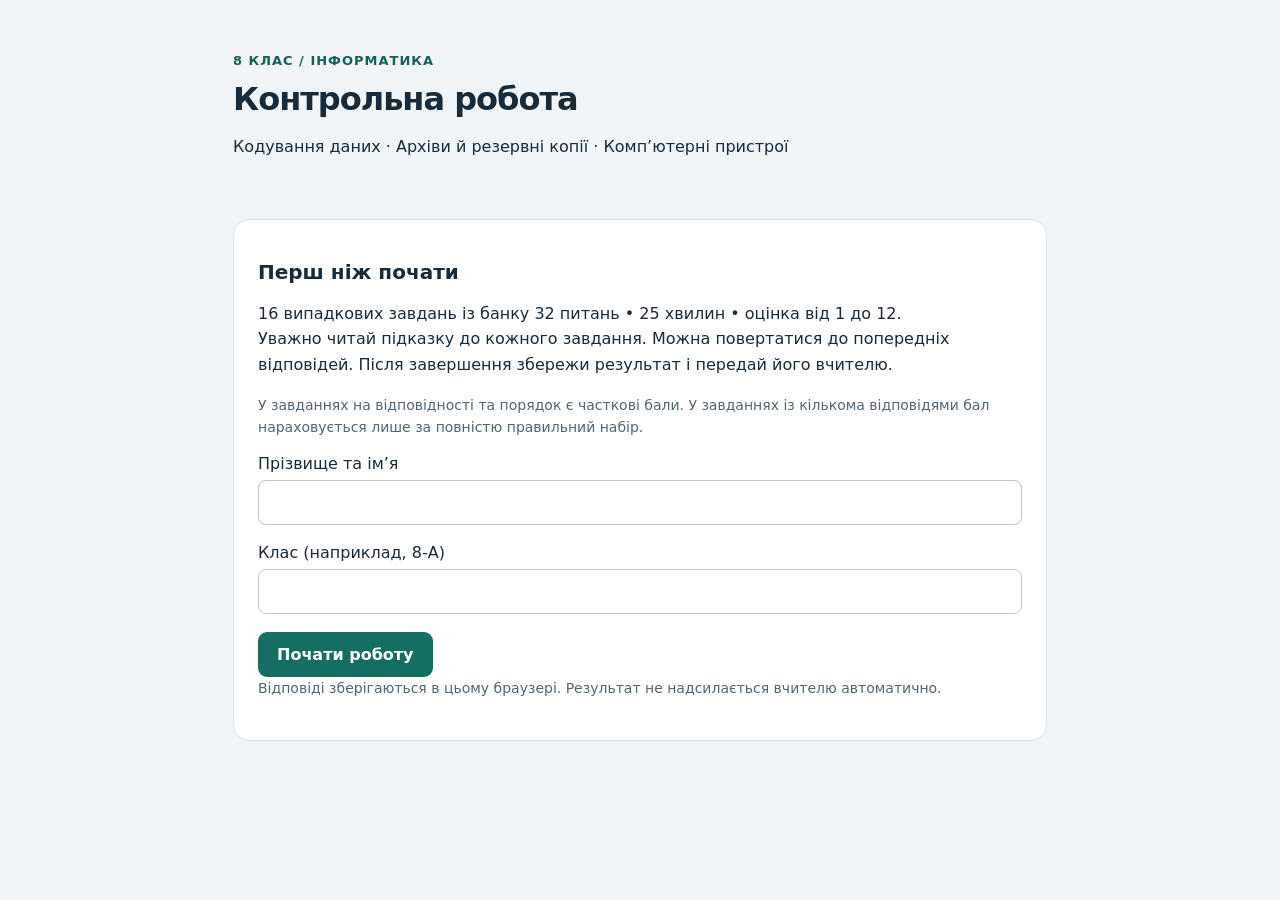
==== commit 6949f235: "Add files via upload" ====
--- a/index.html
+++ b/index.html
@@ -1,731 +1,64 @@
-<!doctype html>
-<html lang="uk">
-<head>
-<meta charset="utf-8">
-<meta name="viewport" content="width=device-width, initial-scale=1">
-<meta name="theme-color" content="#f4f5f1">
-<title>Прапорці та перемикачі · Тренажер 8 класу</title>
+<!doctype html><html lang="uk"><meta charset="utf-8"><meta name="viewport" content="width=device-width, initial-scale=1"><title>Інформатика · Контрольна робота · 8 клас</title>
 <style>
-
-:root{font-family:'Segoe UI',system-ui,sans-serif;color:#213a4a;background:#f4f5f1;--blue:#225bc7;--line:#d9e0e2;--muted:#5c6d74}
-*{box-sizing:border-box}
-body{margin:0}
-main{max-width:1060px;margin:auto;padding:0 24px 48px}
-header{display:flex;align-items:center;justify-content:space-between;gap:20px;padding:26px 0;border-bottom:1px solid var(--line);margin-bottom:28px}
-.brand{font-weight:750;font-size:20px;letter-spacing:-.5px}
-header ol{display:flex;list-style:none;gap:18px;padding:0;margin:0;font-size:13px;color:var(--muted)}
-.panel{background:#fff;border:1px solid var(--line);border-radius:18px;padding:30px;margin-bottom:22px;box-shadow:0 4px 14px #19374904}
-.narrow{max-width:680px;margin:35px auto}
-h1{font-size:30px;line-height:1.2;letter-spacing:-.8px;margin:0 0 16px}
-h2{font-size:16px;margin:0 0 12px;font-weight:650}
-p{line-height:1.65}
-button,input,select{font:inherit}
-button{min-height:46px;padding:11px 18px;border-radius:9px;border:1px solid #b9c8ce;background:#fff;color:#233e50;font-weight:650;cursor:pointer}
-button:hover{background:#eef3fb}
-button:disabled{opacity:.48;cursor:default}
-button.primary{background:var(--blue);border-color:var(--blue);color:#fff}
-button.primary:hover{background:#174ba8}
-label{display:block;margin:16px 0 7px;font-size:14px;font-weight:650}
-input,select{width:100%;min-height:46px;padding:11px;border:1px solid #b8c5cd;border-radius:8px;color:#203d50;background:#fff}
-button:focus-visible,input:focus,select:focus{outline:3px solid #edc15d;outline-offset:2px}
-.small{font-size:13px;color:var(--muted)}
-.policy{font-size:14px;background:#f0f4fb;border-radius:10px;padding:16px}
-.narrow .primary{margin-top:14px}
-.progress-line{display:flex;align-items:center;font-size:14px;margin-bottom:15px}
-progress{width:100%;height:7px;accent-color:var(--blue)}
-#taskNav{display:flex;gap:6px;flex-wrap:wrap;margin-bottom:20px}
-#taskNav button{padding:0;border-radius:50%}
-.instruction{max-width:840px;font-size:16px}
-.feedback{font-size:14px}
-.feedback.good{color:#256649}
-.actions{display:flex;gap:12px;border-top:1px solid #e2e6e8;padding-top:20px}
-.warning{padding:15px 18px;border:1px solid #dfc17b;background:#fff6de;border-radius:10px;line-height:1.6;font-size:14px;margin-bottom:18px}
-.scores{display:grid;grid-template-columns:1fr 1fr;gap:20px;margin:25px 0}
-.score-card{background:#f0f4fa;padding:22px;border-radius:12px}
-.score{font-size:36px;font-weight:750;color:var(--blue)}
-.result-row{padding:15px 0;border-bottom:1px solid var(--line)}
-.result-row strong{display:block;font-size:14px;margin-bottom:5px}
-.result-row p{margin:4px 0;font-size:13px;color:#516675}
-[hidden]{display:none!important}
-@media(max-width:700px){
-  header{padding:19px 0;display:block;margin-bottom:20px}
-  .brand{font-size:18px}
-  header ol{margin-top:14px;gap:14px;font-size:12px}
-  .panel{border-radius:14px}
-  .narrow{margin:22px auto}
-  h1{font-size:25px}
-  .instruction{font-size:15px}
-  .progress-line{font-size:13px}
-  .scores{grid-template-columns:1fr}
-  .actions button{padding:11px}
-}
-
-:root{color-scheme:light}
-header ol{flex-wrap:wrap}
-header li[aria-current]{color:var(--blue);font-weight:750}
-.eyebrow{font-size:.75rem;font-weight:750;color:#4b6575;letter-spacing:.07em;margin:0 0 12px}
-h1:focus{outline:none}
-#taskNav button{width:44px;min-height:44px;font-size:14px}
-#taskNav button[aria-current]{background:#213e54;color:#fff;border-color:#213e54}
-#taskNav .done:not([aria-current]){background:#edf7f0;border-color:#6da88a;color:#215239}
-.progress-line{gap:12px}
-progress{flex:1;min-width:40px}
-#code{background:#f4f7fb;border:1px solid #d9e3ef;color:#19394e;font:14px/1.95 Consolas,'Courier New',monospace;white-space:pre-wrap;overflow-wrap:anywhere;margin:0;padding:16px}
-.blank,.option{font:inherit;text-align:left;white-space:pre-wrap;overflow-wrap:anywhere}
-.blank{vertical-align:baseline;max-width:100%;min-width:48px;min-height:44px;padding:5px 10px;margin:3px 1px;background:#eaf1ff;color:#17479a;border:1px dashed #3972bc}
-.blank.filled{border-style:solid;background:#fff}
-.blank.block{max-width:calc(100% - 8ch)}
-.blank:disabled{opacity:1;background:#f1f7f3;border-color:#9ebca9;color:#244a39}
-.instruction{margin-bottom:14px}
-.brief{padding:12px 16px;background:#f0f4fb;border-radius:10px;margin:0 0 20px}
-.brief p{margin:4px 0}
-.brief ul{padding-left:22px;line-height:1.6;margin:8px 0}
-.feedback{padding:10px 0 0}
-.feedback:empty{display:none}
-.feedback p{margin:7px 0 12px}
-.feedback ul{padding-left:22px;line-height:1.6}
-.needs-work{color:#794515}
-.actions{margin-top:16px;flex-wrap:wrap}
-dialog{max-height:calc(100dvh - 32px);width:min(620px,calc(100% - 28px));padding:20px;color:inherit;border:1px solid var(--line);border-radius:15px}
-dialog::backdrop{background:#132b44a0}
-.dialog-head{display:flex;align-items:center;justify-content:space-between;gap:12px;margin-bottom:12px}
-.dialog-head h2{margin:0}
-#choices{display:grid;gap:8px}
-.option{font-family:Consolas,'Courier New',monospace}
-.option.selected{border-color:var(--blue);background:#edf3ff}
-#sim{margin-top:20px;padding:16px;border:1px solid #d3dbe1;border-radius:12px;background:#f0f2f5}
-#simControls{display:flex;flex-wrap:wrap;gap:8px;margin:10px 0}
-#simControls button[aria-pressed=true]{background:#e3edff;border-color:#3972bc}
-#simAmount{max-width:220px}
-#simOutput{margin-bottom:0;overflow-wrap:anywhere}
-.question{margin:20px 0 0;padding:10px 0 14px;border:0;border-bottom:1px solid var(--line);min-inline-size:0}
-.question legend{font-weight:700;line-height:1.5;padding:0}
-.question .test-option{display:flex;align-items:center;gap:11px;min-height:44px;margin:5px 0;padding:4px 10px;border-radius:8px;background:#f5f7fb;cursor:pointer;font-size:15px}
-.test-option input{width:18px;min-height:18px;flex:none;accent-color:var(--blue)}
-details{margin-top:20px}
-summary{cursor:pointer;font-weight:650;padding:8px 0}
-@media(max-width:700px){
-  main{padding-inline:12px}
-  .panel,.test-panel{padding:16px}
-  #code{padding:10px;font-size:13px}
-  .actions button{flex:1 1 auto}
-}
-</style>
-</head>
-<body><main>
-<header>
-  <span class="brand">Прапорці та перемикачі</span>
-  <ol id="stages" aria-label="Етапи роботи"><li>Дані</li><li>Практика</li><li>Тест</li><li>Результати</li></ol>
-</header>
-<div id="storage" class="warning" role="status" hidden>Браузер не зберігає прогрес. Залиш сторінку відкритою і після тесту завантаж звіт.</div>
-<noscript><p class="warning">Увімкни JavaScript у браузері, щоб працювати з тренажером.</p></noscript>
-<section id="identity" class="panel narrow" hidden>
-  <p class="eyebrow">ІНФОРМАТИКА · 8 КЛАС · УРОКИ 33–35</p>
-  <h1 tabindex="-1">Прапорці та перемикачі в Python</h1>
-  <p>Заповни пропуски в коді, збери програму з розгалуженнями й пройди окремий тест.</p>
-  <form id="identityForm">
-    <label for="surname">Прізвище</label><input id="surname" autocomplete="family-name" maxlength="60" required>
-    <label for="firstName">Ім’я</label><input id="firstName" autocomplete="given-name" maxlength="60" required>
-    <label for="className">Клас</label>
-    <select id="className" required><option value="">Обери клас</option><option>8-А</option><option>8-Б</option><option>8-Г</option><option>8-Д</option><option>8-Є</option></select>
-    <p class="small">2 × 40 хв. Орієнтир — 35 хв на 14 мінізавдань, 25 хв на проєкт, 15 хв на тест і 5 хв на звіт.</p>
-    <p class="policy">Практика й тест мають окремі оцінки з 12 балів. За правильні частини рішення зараховується 100% на першій перевірці, 90% на другій і 80% на наступних. Можна змінювати фрагменти й випробовувати проєкт до перевірки.</p>
-    <button type="submit" class="primary">Почати практику →</button>
-  </form>
-</section>
-<section id="practice" hidden>
-  <div class="progress-line"><span id="taskCount"></span><progress id="progress" aria-label="Перевірені завдання"></progress></div>
-  <nav id="taskNav" aria-label="Завдання практики"></nav>
-  <div class="panel">
-    <p id="eyebrow" class="eyebrow"></p>
-    <h1 id="taskTitle" tabindex="-1"></h1>
-    <p id="instruction" class="instruction"></p>
-    <div id="projectBrief" class="brief" hidden>
-      <ul>
-        <li><strong>15% річних.</strong> Після першого року додай відсотки до вкладу. Другий рік нараховує відсотки на нову суму.</li>
-        <li><strong>17% річних.</strong> В обидва роки відсотки обчислюються від початкового вкладу.</li>
-        <li>Після натискання «Обчислити» покажи суму за два роки в написі з одиницею «грн». Округли до сотих. Якщо варіант не вибрано, покажи «Обери депозит».</li>
-      </ul>
-      <p>Для 1000 грн очікуємо 1322.50 грн за 15% і 1340.00 грн за 17%. Склади інтерфейс, дві гілки й обробник кнопки. Після перевірки побачиш результати для кількох сценаріїв.</p>
-    </div>
-    <p id="snippetNote" class="small">Натисни пропуск і вибери фрагмент. У фрагментах вікно Tkinter та змінні, створені раніше, уже доступні.</p>
-    <pre id="code" aria-label="Код Python"></pre>
-    <aside id="sim" hidden>
-      <h2>Симуляція вікна Tkinter</h2>
-      <p class="small">Браузер моделює поточні блоки конструктора. Дії в симуляції не впливають на оцінку.</p>
-      <label for="simAmount">Початкова сума (грн)</label>
-      <input id="simAmount" inputmode="numeric" value="1000" maxlength="7">
-      <div id="simControls" aria-label="Варіанти депозиту"></div>
-      <button id="simRun" type="button">Обчислити</button>
-      <p id="simOutput" role="status"></p>
-    </aside>
-    <div id="feedback" class="feedback" role="status" aria-live="polite"></div>
-    <div class="actions">
-      <button id="prev" type="button">← Назад</button>
-      <button id="check" type="button" class="primary">Перевірити</button>
-      <button id="next" type="button">Далі →</button>
-    </div>
-  </div>
-</section>
-<section id="test" class="panel narrow test-panel" hidden>
-  <h1 tabindex="-1">Підсумковий тест</h1>
-  <p>Вибери одну відповідь у кожному з 8 запитань. Після завершення побачиш окрему оцінку й пояснення, де була помилка.</p>
-  <form id="testForm"><div id="questions"></div><button type="submit" class="primary">Завершити тест</button></form>
-</section>
-<section id="results" class="panel" hidden>
-  <h1 tabindex="-1">Результати тренажера</h1>
-  <p id="profileResult"></p>
-  <div id="scores" class="scores"></div>
-  <p>Прогрес і оцінки зберігаються в локальному сховищі цього браузера. Щоб передати оцінки вчителю, завантаж HTML-звіт і прикріпи його до завдання в Classroom.</p>
-  <div class="actions"><button id="export" type="button" class="primary">Завантажити результат</button><button id="newWork" type="button">Почати нову роботу</button></div>
-  <details><summary>Бали та помилкові перевірки за завданнями</summary><div id="detail"></div></details>
-  <details><summary>Відповіді підсумкового тесту</summary><div id="testReview"></div></details>
-</section>
-<dialog id="picker" aria-labelledby="pickerTitle">
-  <div class="dialog-head"><h2 id="pickerTitle"></h2><form method="dialog"><button>Закрити</button></form></div>
-  <div id="choices"></div>
-</dialog>
-</main>
+:root{font-family:system-ui,sans-serif;color:#182b3a;background:#f2f5f8}*{box-sizing:border-box}body{margin:0}main{max-width:850px;margin:auto;padding:28px 18px 70px}header{padding:25px 0}h1{font-size:32px;letter-spacing:-1px;margin:12px 0}h2{font-size:20px}p{line-height:1.6}.tag{color:#126356;font-weight:700;font-size:13px;letter-spacing:1px}.card,fieldset{background:white;border:1px solid #dbe3e9;border-radius:16px;padding:24px;margin:18px 0;min-width:0}fieldset legend{float:left;width:100%;font-weight:700;font-size:18px;margin-bottom:15px;line-height:1.5}fieldset legend+*{clear:both}.hint{color:#526676;font-size:14px;margin:0 0 16px}label.option{display:flex;align-items:center;gap:12px;padding:13px;background:#f5f7fa;border:1px solid transparent;border-radius:9px;margin:8px 0;cursor:pointer}label.option:has(input:checked){border-color:#128074;background:#eaf7f3}input,select,button{font:inherit}input[type=text],input[type=number],select{padding:12px;border:1px solid #b9c7d1;border-radius:8px;max-width:100%;background:white}input[type=text]{width:100%;margin:7px 0 18px}input[type=checkbox],input[type=radio]{width:20px;height:20px;accent-color:#147568;flex-shrink:0}button{border:0;border-radius:9px;padding:13px 19px;background:#146f62;color:white;font-weight:650;cursor:pointer}button:hover{filter:brightness(.94)}button:disabled{opacity:.4;cursor:default}.secondary{background:#e6edf2;color:#243d4d}.bar{position:sticky;top:0;z-index:5;background:#182e3e;color:white;padding:15px 20px;border-radius:12px;display:flex;justify-content:space-between;align-items:center;gap:12px}.row{display:flex;align-items:center;gap:12px;margin:12px 0;flex-wrap:wrap}.row>span{flex:1;min-width:170px}.row select{flex:1;min-width:160px}.order{list-style:none;padding:0}.order li{display:flex;align-items:center;gap:8px;background:#f4f7f9;border-radius:9px;margin:8px 0;padding:10px}.order span{flex:1}.order button{padding:8px 13px}.score{font-size:60px;font-weight:800;color:#146f62}pre{white-space:pre-wrap;font:inherit;line-height:1.65}.hidden{display:none!important}progress{width:100%;height:8px;accent-color:#146f62}.warn{color:#b84025}button:focus-visible,input:focus-visible,select:focus-visible{outline:3px solid #eea832;outline-offset:3px}@media(max-width:550px){h1{font-size:26px}.card,fieldset{padding:18px}.bar{font-size:14px}.order button{padding:9px}.row>span{width:100%;flex-basis:100%}}@media print{button,.bar{display:none}body{background:white}.card{border:0}}
+</style><main><header><div class="tag">8 КЛАС / ІНФОРМАТИКА</div><h1>Контрольна робота</h1><p>Кодування даних · Архіви й резервні копії · Комп’ютерні пристрої</p></header>
+<section id="intro" class="card"><h2>Перш ніж почати</h2><p>16 випадкових завдань із банку 32 питань • 25 хвилин • оцінка від 1 до 12.<br>Уважно читай підказку до кожного завдання. Можна повертатися до попередніх відповідей. Після завершення збережи результат і передай його вчителю.</p><p class="hint">У завданнях на відповідності та порядок є часткові бали. У завданнях із кількома відповідями бал нараховується лише за повністю правильний набір.</p><form id="startForm"><label for="student">Прізвище та ім’я</label><input id="student" type="text" required maxlength="100" autocomplete="name"><label for="className">Клас (наприклад, 8-А)</label><input id="className" type="text" required maxlength="30"><button>Почати роботу</button></form><p class="hint">Відповіді зберігаються в цьому браузері. Результат не надсилається вчителю автоматично.</p></section>
+<section id="work" class="hidden"><div class="bar"><span id="progressText"></span><strong id="timer" role="timer"></strong></div><progress id="progress" max="16" value="0"></progress><form id="quiz"></form><button id="finish">Завершити роботу</button><p id="error" role="alert" class="warn"></p></section>
+<section id="result" class="card hidden"><div class="tag">РОБОТУ ЗАВЕРШЕНО</div><h2 id="resultName"></h2><div class="score" id="grade"></div><pre id="summary"></pre><div class="row"><button id="download">Завантажити результат (.txt)</button><button class="secondary" onclick="window.print()">Друк / PDF</button></div><p>Прикріпи файл результату до завдання в Classroom або покажи цю сторінку вчителю.</p><button id="reset" class="secondary">Нова спроба</button></section></main>
 <script>
-'use strict';
-
-const slot = (valid, options, hint) => ({valid, options, hint});
-const task = (title, goal, code, fields) => ({title, goal, code, fields, points:2});
-const tasks = [
-task('Стан позначки','Змінна color має зберігати логічне значення: істину, коли варіант відмічено, і хибу, коли позначку знято.',
-"color = @@\nCheckbutton(text='Колір', variable=color).pack()",[
-slot(['BooleanVar()'],['IntVar()','BooleanVar()','BooleanVar(','StringVar()'],'Потрібна спеціальна змінна логічного типу, пов’язана з елементом вікна.')]),
-task('Два незалежні вибори','У вікні можна відмітити обидва варіанти, один або жодного. Кожний елемент має зберігати власний стан.',
-"top = BooleanVar()\nbg = BooleanVar()\n@@(text='Заголовок', variable=top).pack()\nCheckbutton(text='Колір', variable=@@).pack()",[
-slot(['Checkbutton'],['Radiobutton','Checkbutton','Check-button'],'Перший елемент має вмикатися й вимикатися незалежно від другого.'),
-slot(['bg'],['top','bg()','bg'],'Зістав кожний підпис з окремою змінною.')]),
-task('Позначка під час запуску','На початку у варіанта «Колір» уже має бути позначка.',
-"color = BooleanVar()\nflag = Checkbutton(text='Колір', variable=color)\nflag.pack()\n@@",[
-slot(['color.set(True)','flag.select()'],['color.set(False)','flag.select()','color.set[True]','color.set(True)'],'Після створення стан за замовчуванням хибний. Встанови стан вибору.')]),
-task('Зміна кольору','У цьому обробнику колір вікна стає червоним лише тоді, коли користувач поставив позначку «Колір».',
-"color = BooleanVar()\nCheckbutton(text='Колір', variable=color).pack()\ndef click():\n    if @@:\n        root['bg'] = 'red'",[
-slot(['color.get()','color.get() == True'],['not color.get()','color.get() == True','color.get()','color.get(]'],'Умова має читати поточний стан і бути істинною саме за наявності позначки.')]),
-task('Дві дії за одне натискання','Якщо є обидві позначки, зміни і заголовок, і колір. Якщо вибрано лише одну, застосуй лише відповідну зміну.',
-"def click():\n    if title.get():\n        root.title('Заголовок змінено')\n    @@ color.get():\n        root['bg'] = 'red'",[
-slot(['if'],['elif','if','else if'],'Простеж виконання, коли обидві умови істинні.')]),
-task('Лише один варіант','Вибір «Колір» має знімати вибір «Розміри» й навпаки. Доповни рядок для варіанта «Колір».',
-"choice = IntVar()\nother = IntVar()\n@@(text='Колір', variable=@@, value=1).pack()\nRadiobutton(text='Розміри', variable=choice, value=2).pack()",[
-slot(['Radiobutton'],['Checkbutton','Radio-button','Radiobutton'],'Елементи одного типу мають працювати як взаємовиключна група.'),
-slot(['choice'],['other','choice','choice.get()'],'Учасники групи мають використовувати одну спільну змінну.')]),
-task('Початковий вибір у групі','Під час відкриття вікна одразу вибрано «Розміри». Значення 1 закріплено за варіантом «Колір».',
-"choice = IntVar()\nRadiobutton(text='Колір', variable=choice, value=1).pack()\nRadiobutton(text='Розміри', variable=choice, value=@@).pack()\nchoice.set(2)",[
-slot(['2'],['1','2','==2','0'],'Початковий вибір відповідає значенню, записаному в останньому рядку.')]),
-task('Третя дія лише за вибором','У групі значення 1 означає заголовок, 2 — колір, 3 — розміри. Якщо вибору немає (0), кнопка нічого не змінює.',
-"def click():\n    if choice.get() == 1:\n        root.title('Заголовок змінено')\n    elif choice.get() == 2:\n        root['bg'] = 'red'\n    @@\n        root.geometry('600x300')",[
-slot(['elif choice.get() == 3:','if choice.get() == 3:'],['else:','if choice.get() == 3:','elif choice.get() = 3:','elif choice.get() == 3:'],'Перевір останню гілку окремо для 3 та 0.')]),
-task('Прапорці додають бали','За групою перемикачів уже визначено базовий рейтинг. Кожна з двох позначок додає по 2 бали. Наприклад, за бази 7 і двох позначок покажи 11.',
-"def click():\n    s = base_score(choice.get())\n    if clubs.get():\n        s += 2\n    if sports.get():\n        @@\n    lab['text'] = str(s)",[
-slot(['s += 2','s = s + 2'],['s = 2','s = s + 2','s =+ 2','s += 2','s + = 2'],'Збережи вже накопичені бали й додай ще два.')]),
-task('Ділення з перевіркою','Прочитай дробове число a з поля. Якщо знаменник 2a − b нульовий, покажи повідомлення. Інакше обчисли вираз.',
-"def click():\n    a = @@\n    b = float(entry2.get())\n    d = 2 * a - b\n    if @@:\n        z = 'Ділення на нуль'\n    else:\n        z = (a + 3 * b) / d\n    entry3.delete(0, END)\n    entry3.insert(0, z)",[
-slot(['float(entry1.get())'],['entry1.get()','int(entry1.get())','float(entry1.get())','float entry1.get()'],'Перетвори текст поля на число з підтримкою дробової частини.'),
-slot(['d == 0','0 == d'],['d != 0','d = 0','0 == d','d == 0'],'Перевір a = 2, b = 4 і a = 2, b = 3.')]),
-task('Найменше з чотирьох','Після перших двох чисел best уже містить менше з них. Перевір третє й четверте числа, щоб best містила найменше з усіх чотирьох.',
-"best = min(v1, v2)\nif v3 < best:\n    best = v3\nif @@:\n    best = v4\nlab['text'] = str(best)",[
-slot(['v4 < best','best > v4','v4 <= best'],['best > v4','v4 > best','v4 = best','v4 <= best','v4 < best'],'Четверте число може замінити поточний мінімум, якщо воно менше. За рівності результат той самий.')]),
-task('Кнопка запускає обчислення','Обробник click має запускатися при натисканні «Обчислити». Під час створення кнопки обчислення ще не виконується.',
-"button = Button(text='Обчислити', @@)\nbutton.pack()",[
-slot(['command=click'],['command=click()','command==click','command=click','state=click'],'Передай саму функцію кнопці.')]),
-task('Депозит із капіталізацією','Після першого року до суми додають 15%. У другому році 15% нараховують на оновлену суму. Для 1000 грн отримай 1322.50 грн.',
-"if choice.get() == 1:\n    total = @@\n    result['text'] = str(round(total, 2))",[
-slot(['s * 1.15 ** 2','s * 1.15 * 1.15'],['s * 1.30','s * 1.15 * 1.15','s * 1.15 ^ 2','s * 1.15 ** 2','s * 1.15 **'], 'До оновленої суми застосуй той самий множник ще раз.')]),
-task('Депозит без капіталізації','За кожен із двох років додають 17% від початкової суми. Для 1000 грн отримай 1340 грн.',
-"if choice.get() == 2:\n    total = @@\n    result['text'] = str(round(total, 2))",[
-slot(['s + 2 * s * 0.17','s * 1.34'],['s * 1.17 ** 2','s * 1.34','s + 2s * 0.17','s + 2 * s * 0.17'],'Обидва річні нарахування мають однакову базу.')])
-];
-const questions = [
-['Які елементи дають змогу вибрати два незалежні варіанти одночасно?',['Прапорці','Перемикачі однієї групи','Написи'],0],
-['Яке значення поверне color.get(), якщо color — змінна BooleanVar, а позначку знято?',['0 як текст','True','False'],2],
-['Що утворює групу перемикачів, у якій можна вибрати один варіант?',['Різні variable і однакові value','Спільна variable і різні value','Однакові text'],1],
-['У групі значення 1, 2 і 3. Як одразу вибрати варіант зі значенням 2?',['choice.get(2)','choice.set(2)','choice.set(1)'],1],
-['Обидва прапорці вибрано. Спочатку if перевіряє перший, а elif — другий. Які дії виконуються?',['Обидві','Тільки дія другого','Тільки дія першого'],2],
-['Який запис передає обробник click кнопці для запуску під час натискання?',['command=click','command=click()','command==click'],0],
-['Для a = 3 та b = 6 знаменник дорівнює 2 * a − b. Що зробить програма з перевіркою з практики?',['Обчислить частку','Покаже повідомлення про ділення на нуль','Виведе мінімум'],1],
-['Вклад 2000 грн, ставка 17%, два роки, відсотки щороку обчислюються від початкової суми. Який результат?',['2340 грн','2737.80 грн','2680 грн'],2]
+const BASE=[
+{type:'single',q:'Що відбувається під час кодування повідомлення?',options:['Повідомлення обов’язково видаляють','Змінюють спосіб подання, зберігаючи зміст','Завжди змінюють зміст повідомлення','Вимикають комп’ютер'],answer:[1]},
+{type:'single',q:'Для чого потрібна таблиця кодів символів?',options:['Щоб змінювати гучність','Щоб визначати розмір монітора','Щоб установити відповідність між символами та їхніми кодами','Щоб створювати резервні копії'],answer:[2]},
+{type:'match',q:'Установи відповідності для графічних даних.',left:['Піксель','RGB','Векторне зображення'],options:['Червоний, зелений, синій','Зображення з геометричних об’єктів','Найменший елемент растрового зображення'],answer:[2,0,1]},
+{type:'multi',q:'Які цифри використовує двійкова система числення?',options:['0','2','1','9'],answer:[0,2]},
+{type:'number',q:'Скільки бітів містять 3 байти?',answer:24,unit:'бітів'},
+{type:'number',q:'Текст містить 20 символів. Кожен символ закодовано 1 байтом. Скільки байтів займає текст без додаткових даних?',answer:20,unit:'байтів'},
+{type:'multi',q:'Вибери розширення архівних файлів.',options:['.zip','.txt','.7z','.png'],answer:[0,2]},
+{type:'single',q:'Що означає стиснення без втрат?',options:['Частина даних зникає назавжди','Після відновлення отримуємо всі початкові дані','Файл обов’язково стає зображенням','Файл можна відкрити лише один раз'],answer:[1]},
+{type:'order',q:'Розташуй дії створення архіву в 7-Zip у правильному порядку. Програма вже відкрита в потрібній папці.',items:['Виділити потрібні файли','Натиснути «Додати»','Задати ім’я та формат архіву','Натиснути «ОК»'],answer:[0,1,2,3]},
+{type:'multi',q:'Які дії допомагають зберегти дані при поломці основного диска?',options:['Мати резервну копію на іншому носії','Зберігати єдину копію на тому самому диску','Регулярно оновлювати резервні копії','Видалити всі копії'],answer:[0,2]},
+{type:'order',q:'Упорядкуй одиниці обсягу даних від найменшої до найбільшої.',items:['Біт','Байт','Кілобайт','Мегабайт'],answer:[0,1,2,3]},
+{type:'match',q:'Поєднай пристрій із його основним призначенням.',left:['Клавіатура','Монітор','SSD'],options:['Довготривале зберігання даних','Введення тексту','Виведення зображення'],answer:[1,2,0]},
+{type:'multi',q:'Вибери пристрої введення даних.',options:['Сканер','Принтер','Мікрофон','Колонки'],answer:[0,2]},
+{type:'multi',q:'Вибери пристрої виведення даних.',options:['Клавіатура','Принтер','Навушники','Миша'],answer:[1,2]},
+{type:'single',q:'Який пристрій зручно використати для перенесення файлів між комп’ютерами без інтернету?',options:['Мікрофон','Вебкамера','USB-флешнакопичувач','Монітор'],answer:[2]},
+{type:'match',q:'Поєднай вид комп’ютера з відповідним описом.',left:['Ноутбук','Планшет','Суперкомп’ютер'],options:['Виконує надскладні наукові обчислення','Портативний комп’ютер із вбудованою клавіатурою та екраном','Портативний комп’ютер із сенсорним екраном, зазвичай без вбудованої фізичної клавіатури'],answer:[1,2,0]}
 ];
 
-const block = (code, value) => ({code,value});
-const parts = [
-['Перший варіант',[
-block("Radiobutton(text='15% річних', variable=choice, value=1).pack()",{type:'radio',group:'choice',id:1}),
-block("Radiobutton(text='15% річних', variable=choice, value=2).pack()",{type:'radio',group:'choice',id:2}),
-block("Checkbutton(text='15% річних', variable=choice).pack()",{type:'check',group:'choice',id:1})]],
-['Другий варіант',[
-block("Radiobutton(text='17% річних', variable=other, value=2).pack()",{type:'radio',group:'other',id:2}),
-block("Radiobutton(text='17% річних', variable=choice, value=2).pack()",{type:'radio',group:'choice',id:2}),
-block("Radiobutton(text='17% річних', variable=choice, value=1).pack()",{type:'radio',group:'choice',id:1})]],
-['Читання суми',[
-block('s = amount.get()',s=>String(s)),
-block('s = int(amount.get())',s=>s),
-block('s = float(amount.get())',s=>s)]],
-['Дія без вибору',[
-block("total = 'Обери депозит'",'Обери депозит'),
-block("total = s",s=>s),
-block("total = 0",0)]],
-['Перша умова',[
-block('if choice.get() == 2:',{id:2}),
-block('if choice.get() == 1:',{id:1}),
-block('if choice.get():',{id:'any'})]],
-['Перше обчислення',[
-block('total = s * 1.15 ** 2',s=>s * 1.15 ** 2),
-block('total = s * 1.34',s=>s * 1.34),
-block('total = s * 1.17 ** 2',s=>s * 1.17 ** 2),
-block('total = s * 1.15\ntotal *= 1.15',s=>s * 1.15 * 1.15),
-block('total = s + 2 * s * 0.17',s=>s + 2 * s * .17)]],
-['Друга умова',[
-block('elif choice.get() == 2:',{id:2,chain:true}),
-block('if choice.get() == 1:',{id:1}),
-block('else:',{id:'else',chain:true}),
-block('elif choice.get() == 1:',{id:1,chain:true}),
-block('if choice.get() == 2:',{id:2})]],
-['Друге обчислення',[
-block('total = s * 1.15 ** 2',s=>s * 1.15 ** 2),
-block('total = s + 2 * s * 0.17',s=>s + 2 * s * .17),
-block('total = s * 1.30',s=>s * 1.30),
-block('total = s * 1.34',s=>s * 1.34),
-block('total = s * 1.15\ntotal *= 1.15',s=>s * 1.15 * 1.15)]],
-['Виведення',[
-block("result['text'] = str(total)",'raw'),
-block("result['text'] = (f'{total:.2f} грн'\n                  if isinstance(total, (int, float)) else total)",'fixed'),
-block("print(total)",'console'),
-block("if isinstance(total, (int, float)):\n    result['text'] = str(round(total, 2)) + ' грн'\nelse:\n    result['text'] = total",'rounded')]],
-['Подія кнопки',[
-block("Button(text='Обчислити', command=click()).pack()",'early'),
-block("Button(text='Обчислити').pack()",'none'),
-block("Button(text='Обчислити', command=click).pack()",'click')]]
+const ALTERNATIVES=[
+{type:'single',q:'Що таке декодування повідомлення?',options:['Створення архіву','Відновлення повідомлення з його закодованого подання','Видалення повідомлення','Друкування будь-якого тексту'],answer:[1]},
+{type:'single',q:'Що з наведеного є системою кодування символів?',options:['Unicode','Принтер','SSD','Мікрофон'],answer:[0]},
+{type:'match',q:'Поєднай поняття з описом.',left:['Растрове зображення','Колірна модель RGB','Векторна графіка'],options:['Використовує червоний, зелений та синій кольори','Складається із сітки пікселів','Описує зображення за допомогою геометричних об’єктів'],answer:[1,0,2]},
+{type:'multi',q:'Які записи складаються лише з двійкових цифр?',options:['1010','1201','0011','1020'],answer:[0,2]},
+{type:'number',q:'Скільки бітів містять 2 байти?',answer:16,unit:'бітів'},
+{type:'number',q:'Повідомлення має 30 символів, кожен закодовано 2 байтами. Скільки байтів займає повідомлення без додаткових даних?',answer:60,unit:'байтів'},
+{type:'multi',q:'Вибери назви програм-архіваторів.',options:['7-Zip','Paint','WinRAR','Блокнот'],answer:[0,2]},
+{type:'single',q:'Що означає розархівування?',options:['Видобування файлів з архіву','Зміна яскравості екрана','Видалення всіх файлів','Заміна монітора'],answer:[0]},
+{type:'order',q:'Упорядкуй дії для видобування файлів із ZIP-архіву засобами Windows.',items:['Знайти потрібний ZIP-архів','Натиснути на ньому правою кнопкою миші','Вибрати «Видобути все»','Указати папку призначення та підтвердити видобування'],answer:[0,1,2,3]},
+{type:'multi',q:'У яких ситуаціях може знадобитися резервна копія?',options:['Випадково видалили важливий файл','Зламався диск із документами','Змінили колір робочого столу','Зменшили гучність колонок'],answer:[0,1]},
+{type:'order',q:'Розташуй одиниці обсягу даних від найбільшої до найменшої.',items:['Гігабайт','Мегабайт','Кілобайт','Байт'],answer:[0,1,2,3]},
+{type:'match',q:'Поєднай пристрій із призначенням.',left:['Мікрофон','Принтер','USB-флешнакопичувач'],options:['Друкування на папері','Зберігання та перенесення файлів','Введення звуку'],answer:[2,0,1]},
+{type:'multi',q:'Які пристрої вводять дані в комп’ютер?',options:['Вебкамера','Колонки','Клавіатура','Принтер'],answer:[0,2]},
+{type:'multi',q:'За допомогою яких пристроїв комп’ютер виводить зображення?',options:['Монітор','Сканер','Проєктор','Мікрофон'],answer:[0,2]},
+{type:'single',q:'Який пристрій призначений для довготривалого зберігання даних?',options:['Миша','Клавіатура','SSD','Навушники'],answer:[2]},
+{type:'match',q:'Поєднай комп’ютер із типовим застосуванням.',left:['Стаціонарний ПК','Ноутбук','Суперкомп’ютер'],options:['Складні наукові розрахунки','Робота за постійним робочим місцем з окремим монітором','Навчання в дорозі завдяки вбудованому екрану, клавіатурі та акумулятору'],answer:[1,2,0]}
 ];
-const cap = {title:'Практична робота № 5 · Депозит на два роки', points:8};
-tasks.push(cap);
-const capOrder = [2,3,4,5,6,7,8,0,1,9];
-const capIndent = [4,4,4,8,4,8,4,0,0,0];
-const capText = [
-'from tkinter import *\n\ndef click():\n',
-'\nroot = Tk()\nroot.title("Депозит на два роки")\nchoice = IntVar()\nother = IntVar()\nLabel(text="Початкова сума (грн)").pack()\namount = Entry()\namount.pack()\n',
-'\nresult = Label()\nresult.pack()\n',
-'\nroot.mainloop()'
-];
-const capCases = [
-[1000,0],[1000,1],[1000,2],[275,1],[275,2],[99,1],[1000000,2]
-];
-function chosen(values){return parts.map(([,options],i)=>options[values[i]]?.value);}
-function toggle(state, control) {
-  if(control.type==='check') state[control.group]=state[control.group]===1?0:1;
-  else state[control.group]=control.id;
-}
-function active(state, control){return state[control.group]===control.id;}
-function roundedMoney(value) {
-  // Match Python's tie-to-even for exactly representable half cents.
-  return value % .25 === .125 ? ((Math.trunc(value*100)-Math.trunc(value*100)%2)/100).toFixed(2) : value.toFixed(2);
-}
-function runProgram(blocks,state,amount) {
-  const [,,read,initial,first,formula1,second,formula2,output,event]=blocks;
-  if(event==='early') return {error:'Обробник запускається під час створення кнопки. Поле в цей момент порожнє.'};
-  if(event!=='click') return {error:'Кнопка не запускає обробник.'};
-  const s=read(amount);
-  let total=typeof initial==='function'?initial(s):initial;
-  const matches=(condition)=>condition.id==='any'?Boolean(state.choice):condition.id===state.choice||condition.id==='else';
-  const passed=matches(first);
-  if(passed || ((!second.chain || !passed) && matches(second))){
-    if(typeof s!=='number') return {error:'Поле повернуло текст. Для обчислення потрібне число.'};
-  }
-  if(passed) total=formula1(s);
-  if((!second.chain||!passed)&&matches(second)) total=formula2(s);
-  if(output==='console') return {error:'Результат іде в консоль. Напис у вікні порожній.'};
-  if(output==='raw'||typeof total!=='number') return {text:String(total)};
-  const fixed=roundedMoney(total);
-  return {text:(output==='fixed'?fixed:String(Number(fixed)))+' грн'};
-}
-function projectChecks(values) {
-  const blocks=chosen(values);
-  const controls=blocks.slice(0,2);
-  const groupState={choice:0,other:0};
-  const group=controls.every(c=>c.type==='radio') && controls.every(c=>!active(groupState,c)) &&
-    controls.every((c,i)=>{
-      toggle(groupState,controls[1-i]);
-      toggle(groupState,c);
-      return active(groupState,c)&&!active(groupState,controls[1-i]);
-    });
-  const cases=capCases.map(([amount,plan],index)=>{
-    const state={choice:0,other:0};
-    if(plan) {
-      if(index>2) toggle(state,controls[2-plan]);
-      toggle(state,controls[plan-1]);
-    }
-    const expected=plan ? ((amount*(plan===1?13225:13400))/10000).toFixed(2)+' грн':'Обери депозит';
-    const run=runProgram(blocks,state,amount);
-    const comparable=text=>text?.replace(/(\d+)(?:\.(\d+))? грн$/,(_,whole,decimal='')=>whole+'.'+decimal.padEnd(2,'0')+' грн');
-    return {label:amount+' грн · '+(plan?plan===1?'15%':'17%':'без вибору'),expected,actual:run.text??run.error,
-      pass:comparable(run.text)===expected};
-  });
-  return [{label:'Початково порожня група з одним вибором',pass:group},...cases];
-}
-
-const KEY='grade8-tk-branching-33-35-v1';
-const fresh=()=>({
-  stage:0,profile:null,index:0,answers:tasks.map(()=>[]),history:tasks.map(()=>[]),test:[],practice:null,result:null
-});
-let state=fresh(), storageOK=true;
-try {
-  const saved=JSON.parse(localStorage.getItem(KEY));
-  if(saved?.history?.length===tasks.length && saved.answers?.length===tasks.length &&
-    [0,1,2,3].includes(saved.stage)) state=saved;
-} catch {storageOK=false;}
-const $=id=>document.getElementById(id);
-function save(){
-  try {localStorage.setItem(KEY,JSON.stringify(state));storageOK=true;}
-  catch {storageOK=false;}
-  $('storage').hidden=storageOK;
-}
-function element(tag,text,className){
-  const node=document.createElement(tag);
-  if(text!==undefined) node.textContent=text;
-  if(className) node.className=className;
-  return node;
-}
-const append=(parent,tag,text,className)=>parent.appendChild(element(tag,text,className));
-function button(text,action,className){
-  const node=element('button',text,className);
-  node.type='button';
-  node.addEventListener('click',action);
-  return node;
-}
-function go(stage){
-  state.stage=stage;
-  save();
-  render(true);
-}
-const stages=['identity','practice','test','results'];
-function render(focus=false){
-  stages.forEach((name,i)=>{
-    $(name).hidden=i!==state.stage;
-    const step=$('stages').children[i];
-    if(i===state.stage) step.setAttribute('aria-current','step');
-    else step.removeAttribute('aria-current');
-  });
-  $('storage').hidden=storageOK;
-  if(state.stage===1) renderTask();
-  if(state.stage===2) renderTest();
-  if(state.stage===3) renderResults();
-  if(focus){
-    window.scrollTo(0,0);
-    $(stages[state.stage]).querySelector('h1').focus({preventScroll:true});
-  }
-}
-$('identityForm').addEventListener('submit',event=>{
-  event.preventDefault();
-  const form=event.currentTarget;
-  const surname=$('surname').value.trim(), firstName=$('firstName').value.trim();
-  for(const [id,value] of [['surname',surname],['firstName',firstName]]){
-    $(id).setCustomValidity(value?'':'Введи дані без порожніх пробілів.');
-  }
-  if(!form.reportValidity()) return;
-  state.profile={surname,firstName,className:$('className').value};
-  go(1);
-});
-for(const id of ['surname','firstName']) $(id).addEventListener('input',()=>$(id).setCustomValidity(''));
-const current=()=>tasks[state.index];
-const rows=()=>state.history[state.index];
-const solved=index=>state.history[index].some(row=>row.passed===row.total);
-const matchesDraft=row=>row.signature===JSON.stringify(state.answers[state.index]);
-let activePicker=null;
-const picker=$('picker');
-function openPicker(trigger,field,options,label,format){
-  activePicker=trigger;
-  $('pickerTitle').textContent=label;
-  $('choices').replaceChildren();
-  options.forEach((option,index)=>{
-    const control=button(option,()=>{
-      if(state.answers[state.index][field]!==index){
-        state.answers[state.index][field]=index;
-        updateBlank(trigger,index,format(option));
-        showFeedback();
-        updateSim();
-        save();
-      }
-      picker.close();
-    },'option');
-    if(state.answers[state.index][field]===index) control.classList.add('selected');
-    $('choices').append(control);
-  });
-  picker.showModal();
-  ($('choices').querySelector('.selected')||$('choices').firstElementChild).focus();
-}
-picker.addEventListener('close',()=>activePicker?.focus());
-function updateBlank(node,choice,text){
-  node.textContent=text??node.dataset.placeholder;
-  node.classList.toggle('filled',choice!==undefined);
-  node.setAttribute('aria-label',node.dataset.label+(text===undefined?' · обрати фрагмент':' · '+text));
-}
-function codeBlank(parent,field,options,label,multiline=false,indent=0){
-  const value=state.answers[state.index][field];
-  const format=text=>text.replace(/\n/g,'\n'+' '.repeat(indent));
-  const node=button('',()=>openPicker(node,field,options,label,format),multiline?'blank block':'blank');
-  node.dataset.label=label;
-  node.dataset.placeholder=multiline?'‹'+label+'›':'···';
-  updateBlank(node,value,options[value]===undefined?undefined:format(options[value]));
-  node.disabled=solved(state.index);
-  parent.append(node);
-}
-function capCode(parent){
-  parent.append(capText[0]);
-  capOrder.forEach((part,i)=>{
-    if(i===7) parent.append(capText[1]);
-    if(i===9) parent.append(capText[2]);
-    parent.append(' '.repeat(capIndent[i]));
-    const [label,options]=parts[part];
-    codeBlank(parent,part,options.map(item=>item.code),label,true,capIndent[i]);
-    parent.append('\n');
-  });
-  parent.append(capText[3]);
-}
-function miniCode(parent,t){
-  const pieces=t.code.split('@@');
-  pieces.forEach((piece,i)=>{
-    parent.append(piece);
-    if(i<t.fields.length) codeBlank(parent,i,t.fields[i].options,'Пропуск '+(i+1));
-  });
-}
-function renderTask(){
-  const t=current(),isCap=t===cap;
-  const count=state.history.filter(h=>h.length).length;
-  $('taskCount').textContent='Перевірено '+count+' із '+tasks.length;
-  $('progress').max=tasks.length;
-  $('progress').value=count;
-  $('taskNav').replaceChildren();
-  tasks.forEach((entry,i)=>{
-    const nav=button(entry===cap?'П':String(i+1),()=>selectTask(i));
-    nav.setAttribute('aria-label',(entry===cap?'Підсумковий проєкт':'Завдання '+(i+1))+(
-      solved(i)?', зараховано':state.history[i].length?', перевірено':''));
-    nav.classList.toggle('done',solved(i));
-    if(i===state.index) nav.setAttribute('aria-current','step');
-    $('taskNav').append(nav);
-  });
-  $('taskTitle').textContent=t.title;
-  $('eyebrow').textContent=isCap?'ПІДСУМКОВИЙ ПРОЄКТ · 8 БАЛІВ':'МІНІЗАВДАННЯ '+(state.index+1)+' / '+(tasks.length-1)+' · 2 БАЛИ';
-  $('instruction').textContent=isCap
-    ?'Збери повну програму. Користувач вводить цілу суму від 1 до 1 000 000 грн і може вибрати лише один депозит. Під час відкриття жоден депозит не вибрано.'
-    :t.goal;
-  $('projectBrief').hidden=!isCap;
-  $('snippetNote').hidden=isCap;
-  $('sim').hidden=!isCap;
-  const code=$('code');
-  code.replaceChildren();
-  if(isCap) capCode(code);
-  else miniCode(code,t);
-  $('check').disabled=solved(state.index);
-  $('prev').disabled=state.index===0;
-  $('next').textContent=isCap?'До тесту →':'Далі →';
-  showFeedback();
-  if(isCap) updateSim();
-}
-function selectTask(index){
-  state.index=index;
-  save();
-  render(true);
-}
-function showFeedback(message=''){
-  const feedback=$('feedback');
-  const last=rows().find(matchesDraft);
-  feedback.replaceChildren();
-  feedback.className='feedback';
-  if(message) append(feedback,'p',message);
-  if(last){
-    const good=last.passed===last.total;
-    feedback.classList.add(good?'good':'needs-work');
-    append(feedback,'p',good?'Зараховано. Усі частини виконано правильно.':
-      'Правильно '+last.passed+' із '+last.total+'. Можеш змінити рішення й перевірити ще раз.');
-    if(last.cases){
-      const list=append(feedback,'ul');
-      last.cases.forEach(c=>{
-        append(list,'li',(c.pass?'✓ ':'✗ ')+c.label+(c.expected?' · очікуємо «'+c.expected+'», отримано «'+c.actual+'»':''));
-      });
-    } else if(last.hints.length) {
-      const list=append(feedback,'ul');
-      last.hints.forEach(text=>append(list,'li',text));
-    }
-  }
-  const errors=rows().filter(row=>row.passed<row.total).length;
-  if(errors) append(feedback,'p','Помилкових перевірок у завданні — '+errors+'.','small');
-}
-$('check').addEventListener('click',()=>{
-  if(solved(state.index)) return;
-  const t=current(),values=state.answers[state.index];
-  const length=t===cap?parts.length:t.fields.length;
-  if(Array.from({length},(_,i)=>values[i]).some(value=>value==null)){
-    showFeedback('Заповни всі пропуски, щоб перевірити рішення.');
-    return;
-  }
-  if(rows().some(matchesDraft)){
-    showFeedback('Це рішення вже перевірено. Повторна перевірка не змінює результат.');
-    return;
-  }
-  const row={signature:JSON.stringify(values),total:length,hints:[]};
-  if(t===cap){
-    row.cases=projectChecks(values);
-    row.total=row.cases.length;
-    row.passed=row.cases.filter(c=>c.pass).length;
-  } else {
-    row.hints=t.fields.flatMap((f,i)=>f.valid.includes(f.options[values[i]])?[]:['Пропуск '+(i+1)+'. '+f.hint]);
-    row.passed=length-row.hints.length;
-  }
-  rows().push(row);
-  save();
-  if(row.passed===row.total) $('next').focus();
-  renderTask();
-});
-$('prev').addEventListener('click',()=>selectTask(state.index-1));
-$('next').addEventListener('click',()=>{
-  if(current()!==cap){selectTask(state.index+1);return;}
-  const unchecked=state.history.findIndex(h=>h.length===0);
-  if(unchecked!==-1){
-    selectTask(unchecked);
-    showFeedback('Щоб перейти до тесту, перевір хоча б одне рішення в кожному завданні.');
-    return;
-  }
-  state.practice=practiceGrade();
-  go(2);
-});
-const grade=(raw,max)=>Math.max(1,Math.min(12,Math.floor(12*raw/max+.5)));
-function practiceGrade(){
-  const details=tasks.map((t,i)=>{
-    const history=state.history[i];
-    const attempts=history.map((row,n)=>t.points*row.passed/row.total*[1,.9,.8][Math.min(n,2)]);
-    const index=history.findIndex(row=>row.passed===row.total);
-    return {title:t.title,max:t.points,earned:index<0?Math.max(0,...attempts):attempts[index],
-      errors:history.filter(row=>row.passed<row.total).length};
-  });
-  const raw=details.reduce((sum,row)=>sum+row.earned,0),max=details.reduce((sum,row)=>sum+row.max,0);
-  return {raw,max,grade:grade(raw,max),details};
-}
-let simValues={choice:0,other:0},simKey='';
-function updateSim(){
-  if(current()!==cap) return;
-  const values=state.answers[state.index], key=JSON.stringify(values.slice(0,2));
-  if(key!==simKey) simValues={choice:0,other:0};
-  simKey=key;
-  const blocks=chosen(values);
-  const area=$('simControls');
-  area.replaceChildren();
-  blocks.slice(0,2).forEach((control,i)=>{
-    if(!control) return;
-    const option=button((active(simValues,control)?(control.type==='check'?'☑ ':'◉ '):(control.type==='check'?'☐ ':'○ '))+
-      (i===0?'15% річних':'17% річних'),()=>{
-      toggle(simValues,control);
-      updateSim();
-      area.querySelector('[data-control="'+i+'"]')?.focus();
-    });
-    option.dataset.control=i;
-    option.setAttribute('aria-pressed',active(simValues,control));
-    area.append(option);
-  });
-  $('simOutput').textContent=blocks.includes(undefined)?'Додай усі блоки, щоб запустити модель.':'Натисни «Обчислити», щоб побачити результат.';
-}
-$('simRun').addEventListener('click',()=>{
-  const blocks=chosen(state.answers[state.index]);
-  if(blocks.includes(undefined)) return;
-  const raw=$('simAmount').value, amount=Number(raw);
-  if(!/^\d+$/.test(raw)||amount<1||amount>1000000){
-    $('simOutput').textContent='Введи ціле число від 1 до 1 000 000.';
-    return;
-  }
-  const run=runProgram(blocks,simValues,amount);
-  $('simOutput').textContent=run.text??run.error;
-});
-$('simAmount').addEventListener('input',()=>{
-  if(!chosen(state.answers[state.index]).includes(undefined))
-    $('simOutput').textContent='Натисни «Обчислити», щоб побачити результат.';
-});
-function renderTest(){
-  const area=$('questions');
-  area.replaceChildren();
-  questions.forEach(([title,options],i)=>{
-    const box=append(area,'fieldset',undefined,'question');
-    append(box,'legend',(i+1)+'. '+title);
-    options.forEach((option,j)=>{
-      const label=append(box,'label',undefined,'test-option');
-      const input=append(label,'input');
-      input.type='radio';
-      input.name='q'+i;
-      input.required=true;
-      input.checked=state.test[i]===j;
-      input.addEventListener('change',()=>{state.test[i]=j;save();});
-      append(label,'span',option);
-    });
-  });
-}
-$('testForm').addEventListener('submit',event=>{
-  event.preventDefault();
-  const details=questions.map(([, ,answer],i)=>state.test[i]===answer);
-  const raw=details.filter(Boolean).length,max=questions.length;
-  state.result={raw,max,grade:grade(raw,max),details};
-  go(3);
-});
-const num=n=>n.toLocaleString('uk-UA',{maximumFractionDigits:2});
-const fullName=()=>state.profile.surname+' '+state.profile.firstName+' · '+state.profile.className;
-function renderResults(){
-  $('profileResult').textContent=fullName();
-  const area=$('scores');
-  area.replaceChildren();
-  for(const [title,score] of [['Практика',state.practice],['Підсумковий тест',state.result]]){
-    const card=append(area,'div',undefined,'score-card');
-    append(card,'h2',title);
-    append(card,'div',score.grade+' / 12','score');
-    append(card,'p',num(score.raw)+' із '+score.max+' балів','small');
-  }
-  const detail=$('detail');
-  detail.replaceChildren();
-  state.practice.details.forEach((row,i)=>{
-    const item=append(detail,'div',undefined,'result-row');
-    append(item,'strong',(i+1)+'. '+row.title+' · '+num(row.earned)+' / '+row.max);
-    append(item,'p','Помилкових перевірок — '+row.errors+'.');
-  });
-  const review=$('testReview');
-  review.replaceChildren();
-  questions.forEach(([title,options,correct],i)=>{
-    const item=append(review,'div',undefined,'result-row');
-    append(item,'strong',(i+1)+'. '+title);
-    append(item,'p','Твоя відповідь — '+options[state.test[i]]+'. '+(state.result.details[i]?'Правильно.':'Правильна відповідь — '+options[correct]+'.'));
-  });
-}
-$('export').addEventListener('click',()=>{
-  const report=document.implementation.createHTMLDocument('Результати · Прапорці та перемикачі');
-  report.documentElement.lang='uk';
-  const meta=report.createElement('meta');
-  meta.charset='utf-8';
-  report.head.prepend(meta);
-  const style=report.createElement('style');
-  style.textContent='body{font:16px/1.5 system-ui;max-width:800px;margin:40px auto;padding:0 20px} h2{margin-bottom:0}';
-  report.head.append(style);
-  append(report.body,'h1','Прапорці та перемикачі · Результати');
-  append(report.body,'p',fullName());
-  append(report.body,'p','Практика — '+state.practice.grade+'/12 · Тест — '+state.result.grade+'/12');
-  append(report.body,'p','Звіт сформовано в браузері учня.');
-  append(report.body,'h2','Практика');
-  report.body.append($('detail').cloneNode(true));
-  append(report.body,'h2','Тест');
-  report.body.append($('testReview').cloneNode(true));
-  const url=URL.createObjectURL(new Blob(['<!doctype html>\n'+report.documentElement.outerHTML],{type:'text/html;charset=utf-8'}));
-  const link=element('a');
-  link.href=url;
-  link.download='rezultaty-uroky-33-35.html';
-  document.body.append(link);
-  link.click();
-  link.remove();
-  setTimeout(()=>URL.revokeObjectURL(url),30000);
-});
-$('newWork').addEventListener('click',()=>{
-  if(!confirm('Почати нову роботу? Поточний результат буде замінено. За потреби спочатку завантаж звіт.')) return;
-  state=fresh();
-  $('identityForm').reset();
-  go(0);
-});
-render();
-
-</script>
-</body>
-</html>
+const BANK=BASE.concat(ALTERNATIVES);let QUESTIONS=BASE;
+const KEY='informatics-8-test-v2';let state=null,tick=null;const $=id=>document.getElementById(id);const hints={single:'Вибери одну відповідь.',multi:'Вибери дві правильні відповіді.',match:'Обери відповідність для кожного рядка.',order:'Кнопками ↑ і ↓ установи порядок зверху вниз.',number:'Впиши лише ціле число.'};
+function save(){try{localStorage.setItem(KEY,JSON.stringify(state))}catch(e){$('error').textContent='Браузер не дозволяє зберегти відповіді. Не перезавантажуй сторінку.'}}
+function shuffle(a){for(let i=a.length-1;i>0;i--){let j=Math.floor(Math.random()*(i+1));[a[i],a[j]]=[a[j],a[i]]}return a}
+function esc(s){return String(s).replace(/[&<>"']/g,c=>({'&':'&amp;','<':'&lt;','>':'&gt;','"':'&quot;',"'":'&#39;'}[c]))}
+function answered(q,a,i){return q.type==='order'?!!state.touched[i]:q.type==='match'?a.every(v=>v!==null):q.type==='number'?a!=='':a.length>0}
+function update(){let n=QUESTIONS.filter((q,i)=>answered(q,state.answers[i],i)).length;$('progressText').textContent=`Виконано ${n} із 16`;$('progress').value=n}
+function render(){ $('intro').classList.add('hidden');$('work').classList.remove('hidden');$('quiz').innerHTML='';QUESTIONS.forEach((q,i)=>{let f=document.createElement('fieldset');f.id='q'+i;f.innerHTML=`<legend>${i+1}. ${esc(q.q)}</legend><p class="hint">${hints[q.type]}</p>`;let a=state.answers[i];if(q.type==='single'||q.type==='multi'){state.options[i].forEach(j=>{let l=document.createElement('label');l.className='option';let inp=document.createElement('input');inp.type=q.type==='multi'?'checkbox':'radio';inp.name='q'+i;inp.checked=a.includes(j);inp.onchange=()=>{state.answers[i]=q.type==='single'?[j]:Array.from(f.querySelectorAll('input:checked')).map(e=>+e.value);save();update()};inp.value=j;l.append(inp,document.createTextNode(q.options[j]));f.append(l)})}else if(q.type==='number'){let inp=document.createElement('input');inp.type='number';inp.min=0;inp.step=1;inp.value=a;inp.setAttribute('aria-label','Відповідь на завдання '+(i+1));inp.oninput=()=>{state.answers[i]=inp.value;save();update()};f.append(inp,document.createTextNode(' '+q.unit))}else if(q.type==='match'){q.left.forEach((s,j)=>{let row=document.createElement('label');row.className='row';row.innerHTML=`<span>${esc(s)}</span>`;let sel=document.createElement('select');sel.innerHTML='<option value="">Обери…</option>'+state.options[i].map(k=>`<option value="${k}">${esc(q.options[k])}</option>`).join('');sel.value=a[j]===null?'':a[j];sel.onchange=()=>{state.answers[i][j]=sel.value===''?null:+sel.value;save();update()};row.append(sel);f.append(row)})}else{let ul=document.createElement('ol');ul.className='order';a.forEach((k,j)=>{let li=document.createElement('li');li.innerHTML=`<span>${j+1}. ${esc(q.items[k])}</span>`;[-1,1].forEach(d=>{let b=document.createElement('button');b.type='button';b.className='secondary';b.textContent=d<0?'↑':'↓';b.setAttribute('aria-label',(d<0?'Вгору: ':'Вниз: ')+q.items[k]);b.disabled=j+d<0||j+d>=a.length;b.onclick=()=>{[a[j],a[j+d]]=[a[j+d],a[j]];state.touched[i]=true;save();let y=scrollY;render();scrollTo(0,y);$('q'+i).querySelectorAll('.order li')[j+d].querySelectorAll('button')[d<0?0:1].focus({preventScroll:true})};li.append(b)});ul.append(li)});f.append(ul);let l=document.createElement('label');l.className='option';let c=document.createElement('input');c.type='checkbox';c.checked=!!state.touched[i];c.onchange=()=>{state.touched[i]=c.checked;save();update()};l.append(c,document.createTextNode('Порядок перевірено'));f.append(l)}$('quiz').append(f)});update();clock()}
+function score(q,a){if(q.type==='number')return a!==''&&Number(a)===q.answer?1:0;if(q.type==='match'||q.type==='order')return a.filter((v,j)=>v===q.answer[j]).length/q.answer.length;return a.length===q.answer.length&&a.every(v=>q.answer.includes(v))?1:0}
+function clock(){if(!state||state.done)return;let seconds=Math.max(0,Math.ceil((state.deadline-Date.now())/1000));$('timer').textContent=`${Math.floor(seconds/60)}:${String(seconds%60).padStart(2,'0')}`;if(seconds===0)finish(true)}
+function finish(auto=false){if(state.done)return;state.done=true;state.ended=new Date().toISOString();state.auto=auto;save();clearInterval(tick);showResult()}
+function report(){let points=QUESTIONS.map((q,i)=>(q.type==='order'&&!state.touched[i]?0:score(q,state.answers[i])));let sum=points.reduce((a,b)=>a+b,0),grade=Math.max(1,Math.round(sum/16*12));let details=QUESTIONS.map((q,i)=>{let a=state.answers[i],txt=q.type==='number'?(a||'—'):q.type==='match'?q.left.map((s,j)=>s+': '+(a[j]===null?'—':q.options[a[j]])).join('; '):q.type==='order'?a.map(k=>q.items[k]).join(' → '):a.map(k=>q.options[k]).join('; ')||'—';return `${i+1}. ${q.q}\nВідповідь: ${txt}\nБал: ${points[i].toFixed(2)} / 1`}).join('\n\n');return {grade,text:`Контрольна робота з інформатики • 8 клас\nУчень: ${state.name}\nКлас: ${state.className}\nВаріант: ${state.ids.map(i=>i+1).join('-')}\nЗавершено: ${new Date(state.ended).toLocaleString('uk-UA')}\nБалів: ${sum.toFixed(2)} / 16\nОцінка: ${grade} / 12\n${state.auto?'Час вичерпано. Роботу завершено автоматично.':'Роботу завершив учень.'}\n\n${details}`}}
+function showResult(){ $('intro').classList.add('hidden');$('work').classList.add('hidden');$('result').classList.remove('hidden');let r=report();$('resultName').textContent=state.name+' · '+state.className;$('grade').textContent=r.grade+' / 12';$('summary').textContent=r.text.split('\n\n')[0]}
+$('startForm').onsubmit=e=>{e.preventDefault();let name=$('student').value.trim(),cl=$('className').value.trim();if(!name||!cl)return;QUESTIONS=shuffle(BASE.map((_,i)=>BANK[i+(Math.random()<0.5?0:16)]));state={ids:QUESTIONS.map(q=>BANK.indexOf(q)),name,className:cl,deadline:Date.now()+25*60*1000,done:false,touched:{},options:QUESTIONS.map(q=>q.options?shuffle(q.options.map((_,i)=>i)):[]),answers:QUESTIONS.map(q=>q.type==='number'?'':q.type==='match'?q.left.map(()=>null):q.type==='order'?shuffle(q.items.map((_,i)=>i)):[])};save();render();tick=setInterval(clock,1000)};
+$('finish').onclick=()=>{let n=QUESTIONS.filter((q,i)=>!answered(q,state.answers[i],i)).length;if(confirm(n?`Не виконано завдань: ${n}. Усе одно завершити?`:'Завершити роботу й отримати оцінку?')){finish();scrollTo(0,0)}};
+$('download').onclick=()=>{let blob=new Blob(['\ufeff'+report().text],{type:'text/plain;charset=utf-8'}),u=URL.createObjectURL(blob),a=document.createElement('a');a.href=u;a.download='informatyka-'+state.name.replace(/[^\p{L}\p{N}_-]+/gu,'_')+'.txt';a.click();setTimeout(()=>URL.revokeObjectURL(u),1000)};
+$('reset').onclick=()=>{if(confirm('Результат збережено? Очистити поточну спробу та почати нову?')){try{localStorage.removeItem(KEY)}catch(e){}location.reload()}};
+try{state=JSON.parse(localStorage.getItem(KEY));if(state){QUESTIONS=state.ids.map(i=>BANK[i]);if(state.done)showResult();else{render();tick=setInterval(clock,1000)}}}catch(e){state=null}
+</script></html>
